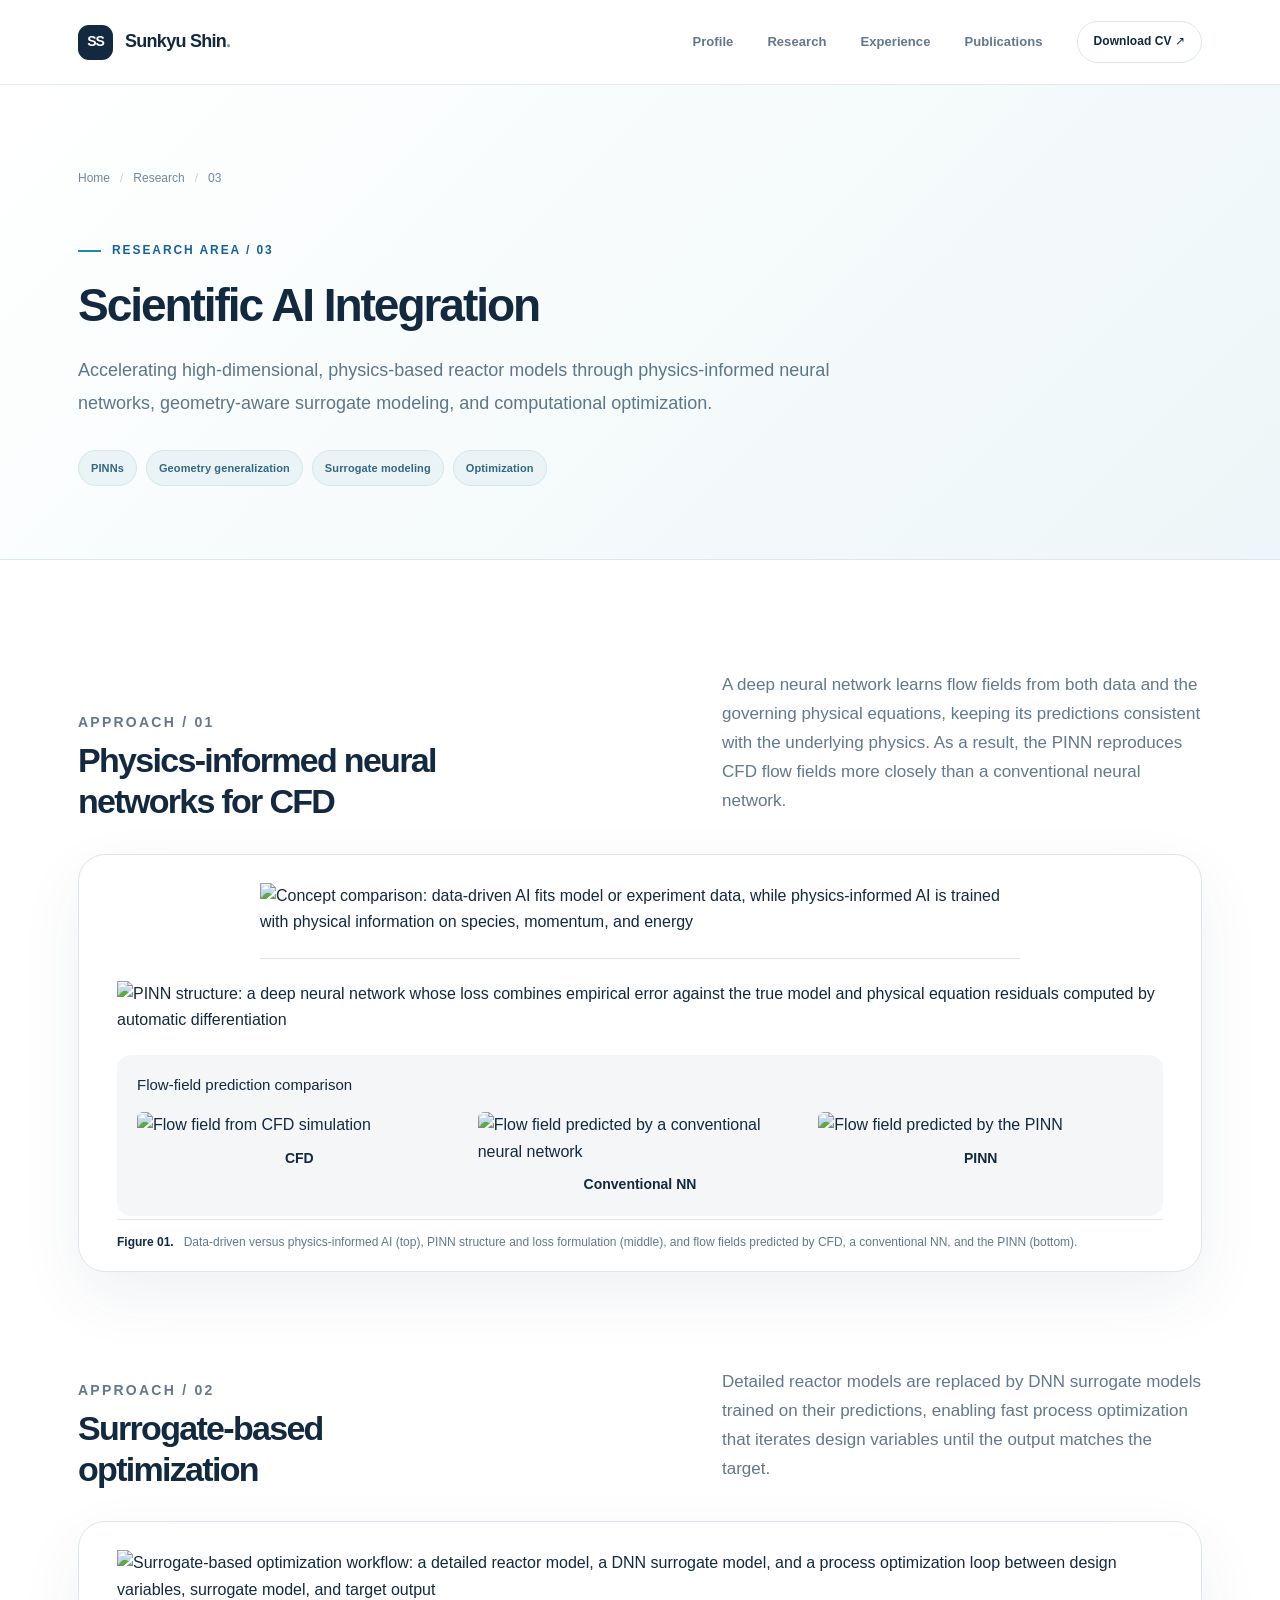
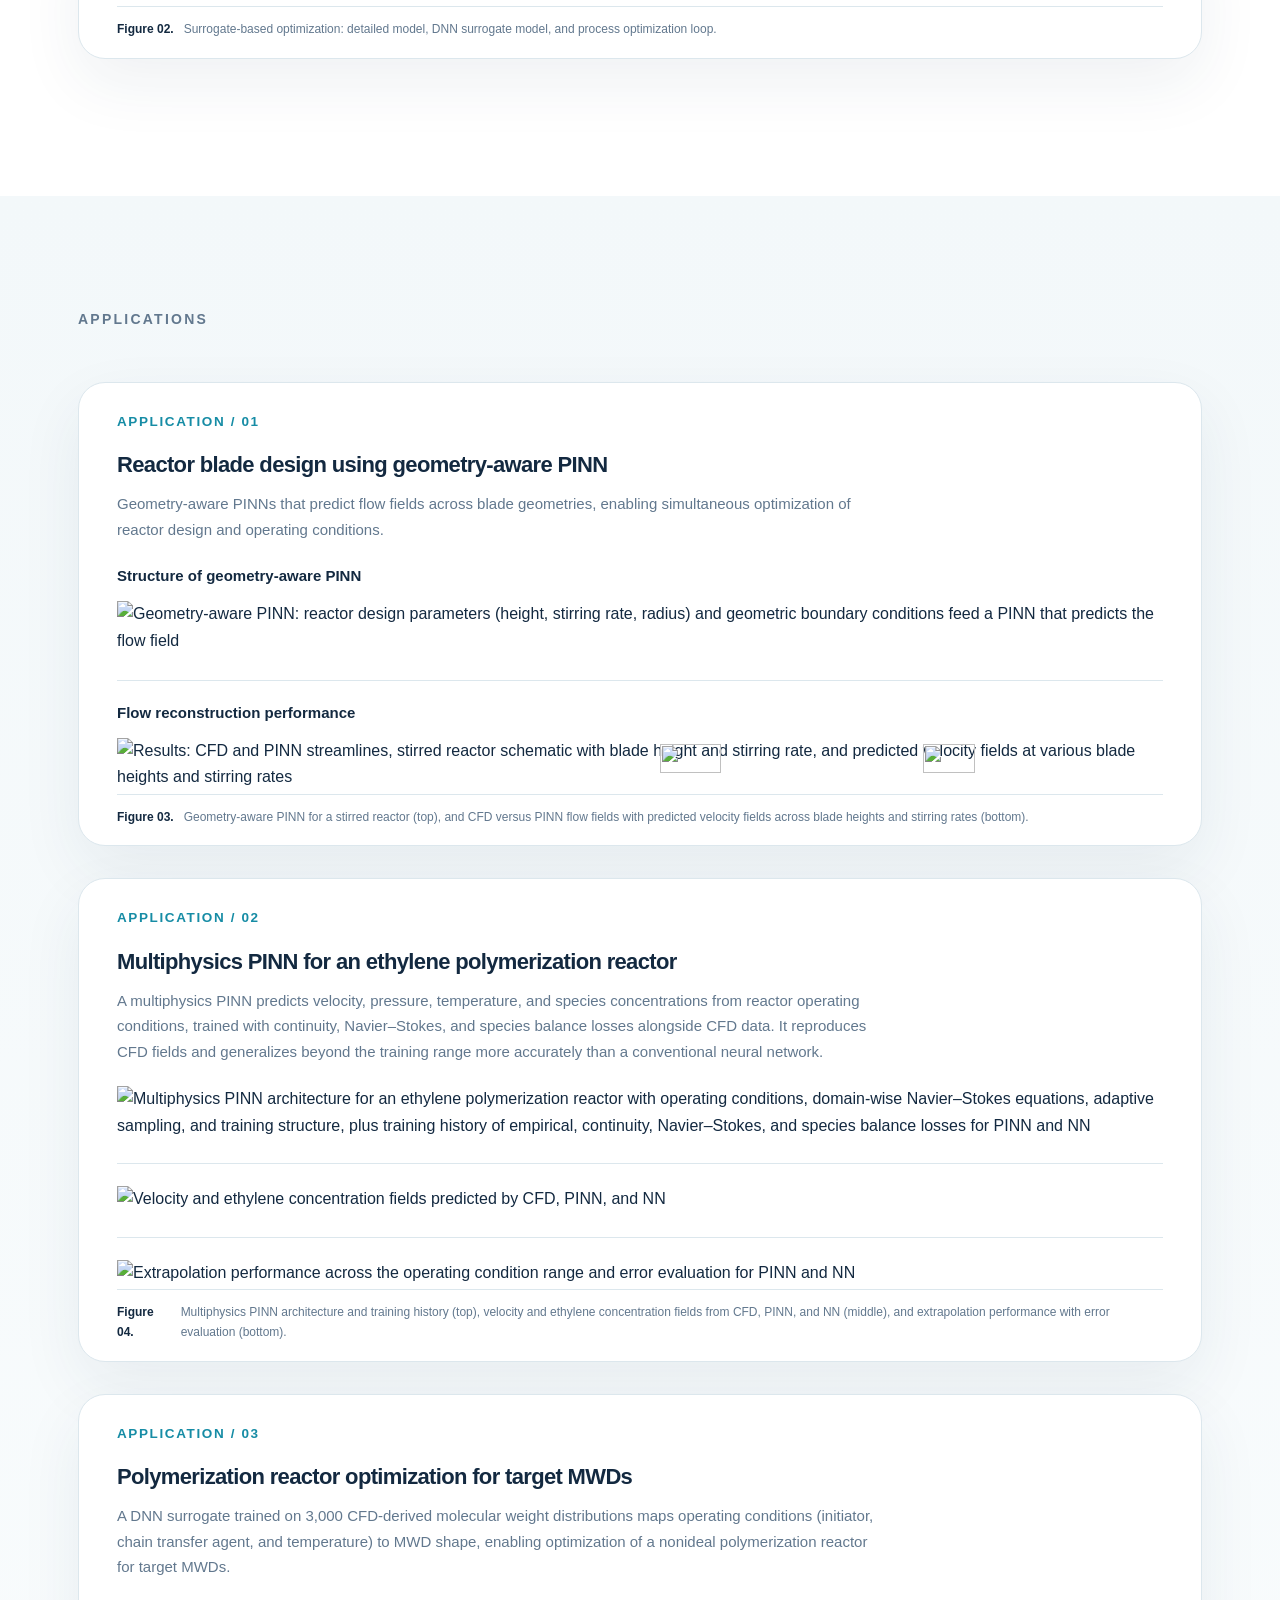
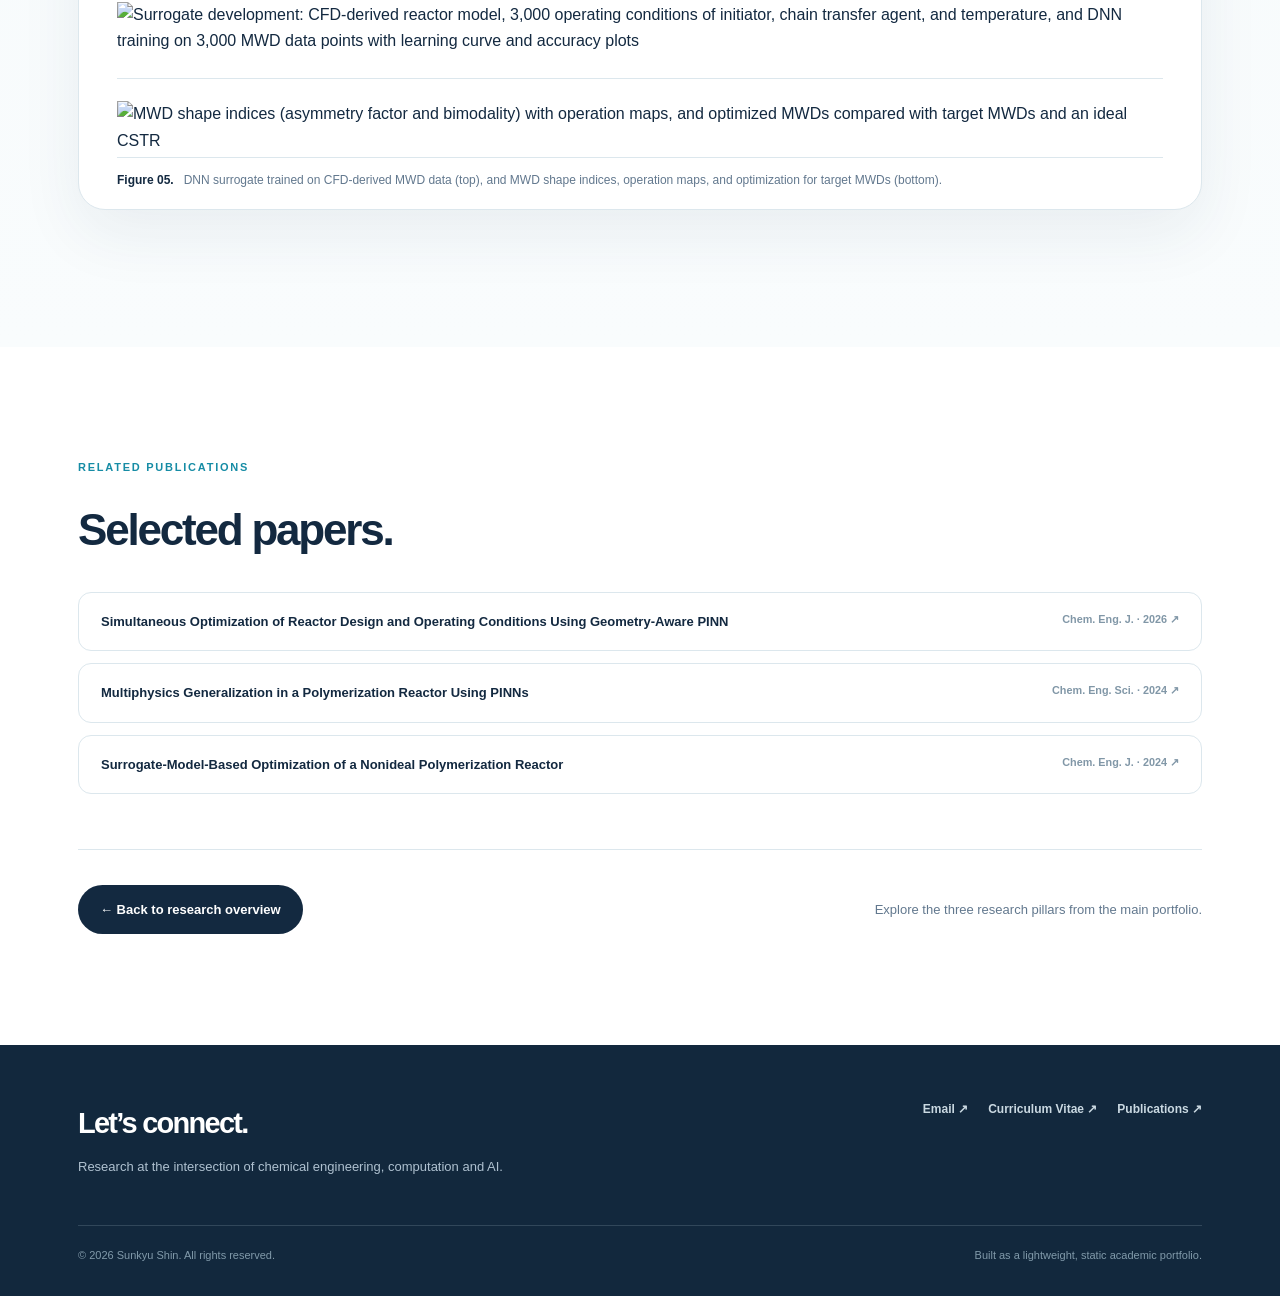
==== research-ai.html @ 23b8b859 "Add interactive 3D NH3/CH4 network and new approach figure - Embed interactive 3D reaction network o" ====
<!DOCTYPE html>
<html lang="en">
  <head>
    <meta charset="UTF-8">
    <meta name="viewport" content="width=device-width, initial-scale=1.0">
    <meta name="theme-color" content="#ffffff">
    <meta name="description" content="Scientific AI Integration - research by Sunkyu Shin.">
    <title>Scientific AI Integration | Sunkyu Shin</title>
    <link rel="icon" type="image/svg+xml" href="assets/favicon.svg">
    <link rel="stylesheet" href="css/style.css?v=20261022a">
  </head>
  <body>
    <header class="site-header">
      <div class="shell nav-wrap">
        <a href="index.html#profile" class="brand" aria-label="Sunkyu Shin - home">
          <span class="brand-mark">
            SS
          </span>
          <span>Sunkyu Shin<span style="color:#65a5b2">.</span></span>
        </a>
        <button class="menu-btn" aria-label="Open navigation" aria-expanded="false" aria-controls="main-nav">
          ☰
        </button>
        <nav class="header-nav" id="main-nav" aria-label="Main navigation">
          <a href="index.html#profile" aria-label="Profile">Profile</a>
          <a href="index.html#research" aria-label="Research">Research</a>
          <a href="index.html#experience" aria-label="Experience">Experience</a>
          <a href="index.html#publications" aria-label="Publications">Publications</a>
          <a class="nav-ext" href="assets/Sunkyu_Shin_CV.pdf" target="_blank" rel="noopener">Download CV ↗</a>
        </nav>
      </div>
    </header>
    <main>
      <section class="detail-hero">
        <div class="shell">
          <div class="breadcrumb">
            <a href="index.html">Home</a>
            <span>/</span>
            <a href="index.html#research">Research</a>
            <span>/</span>
            03
          </div>
          <div class="page-lead reveal">
            <div class="eyebrow">Research area / 03</div>
            <h1>Scientific AI Integration</h1>
            <p>Accelerating high-dimensional, physics-based reactor models through physics-informed neural networks, geometry-aware surrogate modeling, and computational optimization.</p>
            <div class="pillrow">
              <span class="pill">PINNs</span>
              <span class="pill">Geometry generalization</span>
              <span class="pill">Surrogate modeling</span>
              <span class="pill">Optimization</span>
            </div>
          </div>
        </div>
      </section>
      <section class="section section-white">
        <div class="shell">
          <div class="detail-figure reveal">
            <div class="section-head">
              <div>
                <p class="section-kicker">Approach / 01</p>
                <h2>Physics-informed neural<br>networks for CFD</h2>
              </div>
              <p>A deep neural network learns flow fields from both data and the governing physical equations, keeping its predictions consistent with the underlying physics. As a result, the PINN reproduces CFD flow fields more closely than a conventional neural network.</p>
            </div>
            <figure class="framework-panel">
              <img class="concept-figure" src="assets/PINN_concept.png" alt="Concept comparison: data-driven AI fits model or experiment data, while physics-informed AI is trained with physical information on species, momentum, and energy" loading="lazy">
              <img src="assets/PINN.png" alt="PINN structure: a deep neural network whose loss combines empirical error against the true model and physical equation residuals computed by automatic differentiation" loading="lazy">
              <div class="vortex-demo">
                <p class="vortex-title">Flow-field prediction comparison</p>
                <div class="vortex-row">
                  <div class="vortex-panel">
                    <img src="assets/vortex-cfd-pinn.webp" alt="Flow field from CFD simulation" loading="lazy">
                    <span>CFD</span>
                  </div>
                  <div class="vortex-panel">
                    <img src="assets/vortex-conventional-nn.webp" alt="Flow field predicted by a conventional neural network" loading="lazy">
                    <span>Conventional NN</span>
                  </div>
                  <div class="vortex-panel">
                    <img src="assets/vortex-cfd-pinn.webp" alt="Flow field predicted by the PINN" loading="lazy">
                    <span>PINN</span>
                  </div>
                </div>
              </div>
              <figcaption class="framework-caption">
                <b>Figure 01.</b>
                <span>Data-driven versus physics-informed AI (top), PINN structure and loss formulation (middle), and flow fields predicted by CFD, a conventional NN, and the PINN (bottom).</span>
              </figcaption>
            </figure>
          </div>
          <div class="detail-figure reveal">
            <div class="section-head">
              <div>
                <p class="section-kicker">Approach / 02</p>
                <h2>Surrogate-based<br>optimization</h2>
              </div>
              <p>Detailed reactor models are replaced by DNN surrogate models trained on their predictions, enabling fast process optimization that iterates design variables until the output matches the target.</p>
            </div>
            <figure class="framework-panel">
              <img src="assets/surrogate-optimization.png" alt="Surrogate-based optimization workflow: a detailed reactor model, a DNN surrogate model, and a process optimization loop between design variables, surrogate model, and target output" loading="lazy">
              <figcaption class="framework-caption">
                <b>Figure 02.</b>
                <span>Surrogate-based optimization: detailed model, DNN surrogate model, and process optimization loop.</span>
              </figcaption>
            </figure>
          </div>
        </div>
      </section>
      <section class="section section-mist">
        <div class="shell">
          <div class="section-head">
            <div>
              <p class="section-kicker">Applications</p>
            </div>
          </div>
          <article class="framework-panel app-case reveal">
            <div class="framework-top">
              <span>Application / 01</span>
            </div>
            <h3>Reactor blade design using geometry-aware PINN</h3>
            <p>Geometry-aware PINNs that predict flow fields across blade geometries, enabling simultaneous optimization of reactor design and operating conditions.</p>
            <figure>
              <p class="fig-subtitle">Structure of geometry-aware PINN</p>
              <img src="assets/geometric-pinn.png" alt="Geometry-aware PINN: reactor design parameters (height, stirring rate, radius) and geometric boundary conditions feed a PINN that predicts the flow field" loading="lazy">
              <p class="fig-subtitle">Flow reconstruction performance</p>
              <div class="anim-overlay">
                <img src="assets/geometric-pinn-results.png" alt="Results: CFD and PINN streamlines, stirred reactor schematic with blade height and stirring rate, and predicted velocity fields at various blade heights and stirring rates" loading="lazy">
                <img class="anim-layer" style="left:51.919%;top:11.825%;width:24.078%;height:74.550%" src="assets/blade-height-vz.webp" alt="" loading="lazy">
                <img class="anim-layer" style="left:77.050%;top:12.339%;width:22.272%;height:74.036%" src="assets/stirring-rate-vx.webp" alt="" loading="lazy">
              </div>
              <figcaption class="framework-caption">
                <b>Figure 03.</b>
                <span>Geometry-aware PINN for a stirred reactor (top), and CFD versus PINN flow fields with predicted velocity fields across blade heights and stirring rates (bottom).</span>
              </figcaption>
            </figure>
          </article>
          <article class="framework-panel app-case reveal">
            <div class="framework-top">
              <span>Application / 02</span>
            </div>
            <h3>Multiphysics PINN for an ethylene polymerization reactor</h3>
            <p>A multiphysics PINN predicts velocity, pressure, temperature, and species concentrations from reactor operating conditions, trained with continuity, Navier–Stokes, and species balance losses alongside CFD data. It reproduces CFD fields and generalizes beyond the training range more accurately than a conventional neural network.</p>
            <figure>
              <img src="assets/multiphysics-pinn.png?v=20261017" alt="Multiphysics PINN architecture for an ethylene polymerization reactor with operating conditions, domain-wise Navier–Stokes equations, adaptive sampling, and training structure, plus training history of empirical, continuity, Navier–Stokes, and species balance losses for PINN and NN" loading="lazy">
              <img src="assets/multiphysics-pinn-fields.png?v=20261017" alt="Velocity and ethylene concentration fields predicted by CFD, PINN, and NN" loading="lazy">
              <img src="assets/multiphysics-pinn-extrapolation.png?v=20261017" alt="Extrapolation performance across the operating condition range and error evaluation for PINN and NN" loading="lazy">
              <figcaption class="framework-caption">
                <b>Figure 04.</b>
                <span>Multiphysics PINN architecture and training history (top), velocity and ethylene concentration fields from CFD, PINN, and NN (middle), and extrapolation performance with error evaluation (bottom).</span>
              </figcaption>
            </figure>
          </article>
          <article class="framework-panel app-case reveal">
            <div class="framework-top">
              <span>Application / 03</span>
            </div>
            <h3>Polymerization reactor optimization for target MWDs</h3>
            <p>A DNN surrogate trained on 3,000 CFD-derived molecular weight distributions maps operating conditions (initiator, chain transfer agent, and temperature) to MWD shape, enabling optimization of a nonideal polymerization reactor for target MWDs.</p>
            <figure>
              <img src="assets/polymerization-surrogate.png" alt="Surrogate development: CFD-derived reactor model, 3,000 operating conditions of initiator, chain transfer agent, and temperature, and DNN training on 3,000 MWD data points with learning curve and accuracy plots" loading="lazy">
              <img src="assets/mwd-optimization.png" alt="MWD shape indices (asymmetry factor and bimodality) with operation maps, and optimized MWDs compared with target MWDs and an ideal CSTR" loading="lazy">
              <figcaption class="framework-caption">
                <b>Figure 05.</b>
                <span>DNN surrogate trained on CFD-derived MWD data (top), and MWD shape indices, operation maps, and optimization for target MWDs (bottom).</span>
              </figcaption>
            </figure>
          </article>
        </div>
      </section>
      <section class="section section-white">
        <div class="shell">
          <p class="section-kicker">Related publications</p>
          <h2 style="font-size:clamp(30px,4vw,44px);letter-spacing:-.05em;margin:0">Selected papers.</h2>
          <div class="ref-links">
            <a href="https://doi.org/10.1016/j.cej.2025.171870" target="_blank" rel="noopener noreferrer"><span>Simultaneous Optimization of Reactor Design and Operating Conditions Using Geometry-Aware PINN</span><small>Chem. Eng. J. · 2026 ↗</small></a>
            <a href="https://doi.org/10.1016/j.ces.2024.120385" target="_blank" rel="noopener noreferrer"><span>Multiphysics Generalization in a Polymerization Reactor Using PINNs</span><small>Chem. Eng. Sci. · 2024 ↗</small></a>
            <a href="https://doi.org/10.1016/j.cej.2024.152008" target="_blank" rel="noopener noreferrer"><span>Surrogate-Model-Based Optimization of a Nonideal Polymerization Reactor</span><small>Chem. Eng. J. · 2024 ↗</small></a>
          </div>
          <div class="return-row">
            <a href="index.html#research" class="btn btn-primary">← Back to research overview</a>
            <span>Explore the three research pillars from the main portfolio.</span>
          </div>
        </div>
      </section>
    </main>
    <footer class="footer">
      <div class="shell">
        <div class="footer-grid">
          <div>
            <h3>Let’s connect.</h3>
            <p>Research at the intersection of chemical engineering, computation and AI.</p>
          </div>
          <div class="footer-links">
            <a href="mailto:skshin95@mit.edu">Email ↗</a>
            <a href="assets/Sunkyu_Shin_CV.pdf" target="_blank" rel="noopener">Curriculum Vitae ↗</a>
            <a href="index.html#publications">Publications ↗</a>
          </div>
        </div>
        <div class="footer-floor">
          <span>© 2026 Sunkyu Shin. All rights reserved.</span>
          <span>Built as a lightweight, static academic portfolio.</span>
        </div>
      </div>
    </footer>
    <script src="js/site.js?v=20261022a" defer></script>
  </body>
</html>
---- css/style.css ----
:root {
  --ink: #132940;
  --ink-2: #1b3551;
  --muted: #62788e;
  --line: #dce7ed;
  --accent: #17619b;
  --accent-2: #168ca5;
  --aqua: #dcf4f2;
  --paper: #ffffff;
  --base: #f8fbfc;
  --tint: #edf4f7;
  --radius: 22px;
  --shadow: 0 24px 64px rgba(26,55,83,.07);
  --font: Inter,ui-sans-serif,-apple-system,BlinkMacSystemFont,"Segoe UI",Roboto,Arial,sans-serif;
}

* {
  box-sizing: border-box;
}

html {
  scroll-behavior: smooth;
  scroll-padding-top: 95px;
}

body {
  font-family: var(--font);
  color: var(--ink);
  background: var(--base);
  margin: 0;
  line-height: 1.65;
  -webkit-font-smoothing: antialiased;
}

::selection {
  background: #b9e1f0;
  color: var(--ink);
}

img {
  max-width: 100%;
  display: block;
}

a {
  color: inherit;
  text-decoration: none;
}

button {
  font: inherit;
}

button,
a {
  -webkit-tap-highlight-color: transparent;
}

button:focus-visible,
a:focus-visible {
  outline: 3px solid #47abc4;
  outline-offset: 4px;
}

.shell {
  max-width: 1216px;
  margin: 0 auto;
  padding: 0 46px;
}

.thin-shell {
  max-width: 1000px;
  margin: auto;
}

.site-header {
  position: sticky;
  top: 0;
  z-index: 50;
  border-bottom: 1px solid rgba(210,225,234,.7);
  background: rgba(255,255,255,.9);
  backdrop-filter: blur(20px);
  -webkit-backdrop-filter: blur(20px);
}

.nav-wrap {
  min-height: 84px;
  display: flex;
  align-items: center;
  justify-content: space-between;
  gap: 30px;
}

.brand {
  display: flex;
  align-items: center;
  gap: 12px;
  white-space: nowrap;
  font-size: 18px;
  letter-spacing: -.04em;
  font-weight: 750;
}

.brand-mark {
  width: 35px;
  height: 35px;
  border-radius: 11px;
  background: var(--ink);
  color: #fff;
  display: grid;
  place-items: center;
  font-size: 14px;
  letter-spacing: -.08em;
}

.header-nav {
  display: flex;
  align-items: center;
  gap: 34px;
}

.header-nav>a {
  font-weight: 560;
  font-size: 13px;
  letter-spacing: .005em;
  color: #65768a;
  transition: color .2s;
}

.header-nav>a:hover,
.header-nav>a.active {
  color: var(--accent);
}

.header-nav>a.active {
  font-weight: 740;
}

.nav-ext {
  border: 1px solid var(--line);
  background: #fff;
  border-radius: 99px;
  padding: 10px 16px!important;
  font-size: 12px!important;
  color: var(--ink)!important;
}

.menu-btn {
  display: none;
  appearance: none;
  background: none;
  border: 1px solid var(--line);
  border-radius: 10px;
  width: 42px;
  height: 40px;
  align-items: center;
  justify-content: center;
  font-size: 23px;
  cursor: pointer;
}

.hero {
  position: relative;
  overflow: hidden;
  padding: 84px 0 92px;
  background: linear-gradient(155deg,#fff 22%,#f2f8fa 78%);
  border-bottom: 1px solid var(--line);
}

.hero:before {
  content: "";
  position: absolute;
  width: 660px;
  height: 660px;
  right: -225px;
  top: -290px;
  border-radius: 50%;
  background: radial-gradient(circle,#e3f5f6,transparent 70%);
  pointer-events: none;
}

.hero-grid {
  position: relative;
  display: grid;
  grid-template-columns: 1.36fr .78fr;
  gap: 80px;
  align-items: center;
}

.eyebrow {
  display: inline-flex;
  align-items: center;
  gap: 11px;
  color: var(--accent);
  font-size: 12px;
  letter-spacing: .16em;
  font-weight: 790;
  text-transform: uppercase;
}

.eyebrow:before {
  content: "";
  width: 23px;
  height: 2px;
  background: var(--accent-2);
  display: inline-block;
}

.hero h1 {
  font-size: clamp(44px,4.6vw,62px);
  letter-spacing: -.06em;
  font-weight: 800;
  line-height: 1.03;
  margin: 22px 0 20px;
}

.hero h1 span {
  display: inline;
  color: var(--accent);
}

.hero-subtitle {
  font-size: clamp(20px,2.1vw,26px);
  letter-spacing: -.04em;
  font-weight: 630;
  line-height: 1.35;
  max-width: 680px;
  margin: 0 0 22px;
}

.hero-summary {
  color: var(--muted);
  font-size: 16px;
  max-width: 620px;
  line-height: 1.8;
  margin: 0 0 30px;
}

.hero-actions {
  display: flex;
  flex-wrap: wrap;
  align-items: center;
  gap: 11px;
}

.btn {
  display: inline-flex;
  align-items: center;
  justify-content: center;
  gap: 10px;
  padding: 13px 21px;
  border-radius: 99px;
  font-weight: 680;
  font-size: 13px;
  border: 1px solid transparent;
  transition: transform .2s,background .2s,box-shadow .2s;
  cursor: pointer;
}

.btn:hover {
  transform: translateY(-2px);
}

.btn-primary {
  background: var(--ink);
  color: white;
}

.btn-primary:hover {
  background: #265271;
  box-shadow: 0 13px 24px #1a496820;
}

.btn-secondary {
  background: white;
  color: var(--ink);
  border-color: #d6e2e9;
}

.btn-secondary:hover {
  border-color: #9db9cb;
}

.profile-frame {
  position: relative;
  justify-self: end;
  width: 100%;
  max-width: 352px;
  border: 1px solid #e2e9e9;
  padding: 13px;
  background: white;
  border-radius: 30px;
  box-shadow: var(--shadow);
  transform: rotate(1deg);
}

.profile-frame:after {
  content: "";
  z-index: -1;
  position: absolute;
  inset: 22px -25px -26px 24px;
  border: 1px solid #bfdcd8;
  border-radius: 34px;
  transform: rotate(5deg);
}

.profile-frame img {
  aspect-ratio: 1/1.06;
  object-fit: cover;
  object-position: center 20%;
  width: 100%;
  border-radius: 21px;
  background: #f1f5f6;
}

.profile-plate {
  display: flex;
  justify-content: space-between;
  align-items: center;
  gap: 12px;
  font-size: 11px;
  padding: 18px 6px 5px;
  color: var(--muted);
  font-weight: 640;
}

.profile-plate strong {
  color: var(--accent-2);
  letter-spacing: .04em;
}

.hero-bottom {
  display: flex;
  gap: 22px;
  flex-wrap: wrap;
  margin-top: 40px;
  font-size: 12px;
  color: var(--muted);
}

.hero-bottom a:hover {
  color: var(--accent);
}

.hero-bottom span+span:before {
  content: "/";
  display: inline-block;
  margin-right: 22px;
  color: #a8bec9;
}

.section {
  padding: 111px 0;
}

.section-white {
  background: #fff;
}

.section-mist {
  background: linear-gradient(180deg,#f3f8fa 0%,#f9fcfd 100%);
}

.section-kicker {
  font-size: 11px;
  letter-spacing: .16em;
  text-transform: uppercase;
  font-weight: 850;
  color: var(--accent-2);
  margin: 0 0 18px;
}

.section-head {
  display: flex;
  justify-content: space-between;
  align-items: end;
  gap: 32px;
  margin-bottom: 45px;
}

.section-head h2,
.page-lead h1 {
  font-size: clamp(35px,4.2vw,59px);
  line-height: 1.13;
  letter-spacing: -.065em;
  margin: 0;
  font-weight: 780;
}

.section-head h2 {
  font-size: clamp(32px,3.3vw,46px);
  letter-spacing: -.05em;
}

.section-head > p {
  color: var(--muted);
  max-width: 480px;
  margin: 0 0 6px;
  font-size: 17px;
  line-height: 1.7;
}

.section-head > p strong {
  color: var(--ink);
  font-weight: 650;
}

.section-head .section-kicker {
  font-size: 14px;
  color: var(--muted);
  margin: 0 0 4px;
  line-height: 1.85;
}

.section-subtitle {
  font-size: 18px;
  line-height: 1.5;
  color: var(--ink-2);
  font-weight: 560;
  letter-spacing: -.01em;
  margin: 16px 0 0;
}

.research-head {
  display: grid;
  grid-template-columns: minmax(0,1.2fr) minmax(0,1fr);
  gap: 48px;
}

.research-head > p {
  max-width: none;
  font-size: 16.5px;
}

.text-link {
  font-weight: 700;
  color: var(--accent);
  font-size: 13px;
  display: inline-flex;
  gap: 7px;
  align-items: center;
}

.text-link:hover {
  text-decoration: underline;
  text-underline-offset: 5px;
}

.framework-panel {
  background: #fff;
  border: 1px solid var(--line);
  border-radius: 27px;
  box-shadow: var(--shadow);
  padding: 28px 38px 18px;
  margin: 32px 0 26px;
  overflow: hidden;
}

.framework-panel img {
  width: 100%;
  max-height: 730px;
  object-fit: contain;
}

.framework-top {
  display: flex;
  justify-content: space-between;
  align-items: center;
  font-size: 11px;
  letter-spacing: .13em;
  color: #698398;
  font-weight: 800;
  text-transform: uppercase;
}

.zoom-figure {
  background: transparent;
  border: 0;
  color: var(--accent);
  font: inherit;
  font-size: 12px;
  cursor: pointer;
  letter-spacing: 0;
  text-transform: none;
  font-weight: 760;
  padding: 8px;
}

.framework-caption {
  border-top: 1px solid var(--line);
  padding-top: 13px;
  color: var(--muted);
  font-size: 12px;
  margin-top: 3px;
  display: flex;
  gap: 10px;
}

.framework-caption b {
  color: var(--ink);
}

.research-grid {
  display: grid;
  grid-template-columns: repeat(3,minmax(0,1fr));
  gap: 20px;
}

.research-card {
  min-height: 440px;
  background: #fff;
  border: 1px solid #dce8ec;
  border-radius: 6px;
  overflow: hidden;
  position: relative;
  box-shadow: 0 4px 19px rgba(35,73,89,.02);
  display: flex;
  flex-direction: column;
  transition: transform .23s,box-shadow .23s,border-color .23s;
}

@supports (grid-template-rows: subgrid) {
  /* line up the images across cards even when titles wrap differently */
  .research-card {
    display: grid;
    grid-row: span 3;
    grid-template-rows: subgrid;
    row-gap: 0;
  }
}

.research-card:hover {
  transform: translateY(-7px);
  box-shadow: 0 23px 48px rgba(21,66,99,.11);
  border-color: #b8d3df;
}

.card-top {
  display: flex;
  justify-content: space-between;
  align-items: center;
  gap: 10px;
}

.card-link {
  flex-shrink: 0;
  font-size: 12.5px;
  font-weight: 760;
  color: var(--accent);
  border: 1px solid #cce0e5;
  border-radius: 999px;
  padding: 6px 12px;
  background: #fff;
  transition: background .2s,color .2s,border-color .2s;
}

.research-card:hover .card-link {
  background: var(--ink);
  color: #fff;
  border-color: var(--ink);
}

.research-card-head {
  padding: 25px 25px 20px;
}

.research-art {
  height: 181px;
  background: #edf5f6;
  display: flex;
  align-items: center;
  justify-content: center;
  position: relative;
  overflow: hidden;
}

.research-art img {
  height: 100%;
  width: 100%;
  object-fit: contain;
  padding: 13px;
}

.research-art.reactor {
  background: #e6f1f7;
}

.research-art.ai {
  background: #eaf1f7;
}

.research-card-content {
  padding: 20px 25px 27px;
  flex: 1;
  display: flex;
  flex-direction: column;
}

.area-number {
  letter-spacing: .13em;
  color: #5899a7;
  font-size: 11px;
  font-weight: 800;
}

.research-card h3 {
  font-size: 23px;
  letter-spacing: -.045em;
  line-height: 1.28;
  margin: 12px 0 0;
}

.research-card p {
  font-size: 15px;
  color: var(--muted);
  margin: 0;
  line-height: 1.7;
}

.card-arrow {
  margin-top: auto;
  display: flex;
  align-items: center;
  justify-content: space-between;
  font-size: 12px;
  font-weight: 760;
  color: var(--accent);
}

.arrow-circle {
  width: 36px;
  height: 36px;
  border: 1px solid #cce0e5;
  border-radius: 100%;
  display: grid;
  place-items: center;
  font-size: 19px;
  background: #fff;
}

.research-card:hover .arrow-circle {
  background: var(--ink);
  color: #fff;
  border-color: var(--ink);
}

.pillrow {
  display: flex;
  flex-wrap: wrap;
  gap: 9px;
}

.pill {
  font-size: 11px;
  letter-spacing: .01em;
  font-weight: 700;
  color: #346781;
  background: #eaf3f5;
  border: 1px solid #d4e6e9;
  border-radius: 50px;
  padding: 8px 12px;
}

.timeline {
  display: grid;
  grid-template-columns: 1fr 1fr;
  gap: 0 60px;
}

.timeline-entry {
  display: grid;
  grid-template-columns: 100px 1fr;
  gap: 20px;
  border-top: 1px solid var(--line);
  padding: 29px 0;
}

.timeline-year {
  font-size: 12px;
  font-weight: 740;
  color: var(--accent);
}

.timeline-title {
  font-size: 18px;
  letter-spacing: -.025em;
  font-weight: 760;
  margin: 0 0 6px;
}

.timeline-place {
  font-size: 13px;
  color: #577086;
  line-height: 1.55;
  margin: 0;
}

.timeline-detail {
  font-size: 12px;
  color: #8496a5;
  margin: 8px 0 0;
}

.timeline-note {
  margin-top: 27px;
  border: 1px solid #d5e5e8;
  background: white;
  border-radius: 17px;
  padding: 22px 27px;
  display: flex;
  justify-content: space-between;
  gap: 20px;
  align-items: center;
}

.timeline-note p {
  margin: 0;
  font-size: 13px;
  color: var(--muted);
}

.pub-toolbar {
  display: flex;
  justify-content: space-between;
  align-items: center;
  gap: 30px;
  margin: 33px 0 22px;
}

.pub-filters {
  display: flex;
  flex-wrap: wrap;
  gap: 8px;
}

.filter-btn {
  background: transparent;
  border: 1px solid #dce6ec;
  border-radius: 99px;
  padding: 9px 16px;
  font-size: 12px;
  font-weight: 690;
  color: #628097;
  cursor: pointer;
}

.filter-btn.active {
  background: var(--ink);
  color: #fff;
  border-color: var(--ink);
}

.pub-count {
  white-space: nowrap;
  color: #8396a5;
  font-size: 12px;
}

.pub-list {
  border-top: 1px solid var(--line);
}

.publication {
  display: grid;
  grid-template-columns: 61px 1fr auto;
  gap: 23px;
  align-items: start;
  border-bottom: 1px solid var(--line);
  padding: 27px 0;
  transition: background .2s;
}

.publication[hidden] {
  display: none;
}

.pub-n {
  font-weight: 740;
  color: #a7b9c4;
  font-size: 13px;
  padding-top: 3px;
}

.pub-title {
  font-size: 16px;
  font-weight: 720;
  line-height: 1.55;
  letter-spacing: -.014em;
  margin: 0 0 7px;
}

.pub-meta {
  color: var(--muted);
  font-size: 12px;
  line-height: 1.65;
  margin: 0;
}

.pub-doi {
  font-size: 12px;
  font-weight: 760;
  color: var(--accent);
  padding-top: 6px;
  white-space: nowrap;
}

.pub-doi:hover {
  text-decoration: underline;
}

.pub-topic {
  display: inline-block;
  color: #2a8a95;
  font-size: 10px;
  font-weight: 770;
  letter-spacing: .05em;
  text-transform: uppercase;
  margin-bottom: 6px;
}

.pub-actions {
  display: flex;
  justify-content: center;
  margin-top: 29px;
}

.pub-more {
  background: #fff;
  border: 1px solid #d4e0e6;
  padding: 12px 20px;
  border-radius: 99px;
  color: var(--ink);
  font-weight: 700;
  font-size: 12px;
  cursor: pointer;
}

.pub-more:hover {
  background: var(--tint);
}

.publication.is-collapsed {
  display: none;
}

.footer {
  background: #12283d;
  color: white;
  padding: 55px 0 32px;
}

.footer-grid {
  display: flex;
  justify-content: space-between;
  align-items: start;
  gap: 45px;
}

.footer h3 {
  font-size: 29px;
  letter-spacing: -.06em;
  margin: 0 0 8px;
}

.footer p {
  color: #afc1d0;
  font-size: 13px;
  margin: 0;
}

.footer-links {
  display: flex;
  gap: 20px;
  flex-wrap: wrap;
  font-size: 12px;
  font-weight: 600;
  color: #cad9e2;
}

.footer-links a:hover {
  color: white;
  text-decoration: underline;
}

.footer-floor {
  border-top: 1px solid #31475a;
  margin-top: 47px;
  padding-top: 20px;
  color: #819aaa;
  font-size: 11px;
  display: flex;
  justify-content: space-between;
  gap: 20px;
}

/* Research detail pages */

.detail-hero {
  padding: 84px 0 73px;
  background: linear-gradient(135deg,#fff,#edf6f8);
  border-bottom: 1px solid var(--line);
}

.breadcrumb {
  font-size: 12px;
  color: #71899b;
  display: flex;
  gap: 10px;
  align-items: center;
  margin-bottom: 45px;
}

.breadcrumb a:hover {
  color: var(--accent);
}

.breadcrumb span {
  color: #c4d1d9;
}

.page-lead {
  max-width: 850px;
}

.page-lead h1 {
  font-size: clamp(32px,3.6vw,48px);
  letter-spacing: -.045em;
  line-height: 1.15;
  max-width: 900px;
  margin: 18px 0 22px;
}

.page-lead>p {
  font-size: 18px;
  line-height: 1.85;
  color: #5c778a;
  max-width: 760px;
  margin: 0 0 30px;
}

.detail-figure {
  margin-top: 96px;
}

.shell > .detail-figure:first-child {
  margin-top: 0;
}

.detail-figure .section-head h2 {
  font-size: 34px;
  letter-spacing: -.05em;
  line-height: 1.2;
}

.detail-figure .section-head {
  margin-bottom: 0;
}

.concept-figure {
  max-width: 760px;
  margin: 0 auto 22px;
  padding-bottom: 22px;
  border-bottom: 1px solid var(--line);
}

.network-embed {
  position: relative;
  height: 560px;
  border-radius: 14px;
  overflow: hidden;
  background: #101725;
}

.network-embed iframe {
  display: block;
  width: 100%;
  height: 100%;
  border: 0;
}

.network-overlay {
  position: absolute;
  inset: 0;
  display: grid;
  place-items: center;
  border: 0;
  cursor: pointer;
  background: rgba(16,23,37,.28);
  color: #fff;
  font: inherit;
  font-size: 15px;
  font-weight: 700;
  letter-spacing: .01em;
  text-shadow: 0 1px 3px rgba(0,0,0,.6);
}

.network-overlay:hover {
  background: rgba(16,23,37,.12);
}

.network-embed.active .network-overlay {
  display: none;
}

.vortex-demo {
  margin-top: 22px;
  padding: 18px 20px 20px;
  background: #f4f6f8;
  border-radius: 14px;
}

.vortex-title {
  margin: 0 0 14px;
  font-size: 15px;
  color: var(--ink);
}

.vortex-row {
  display: grid;
  grid-template-columns: repeat(3,minmax(0,1fr));
  gap: 16px;
}

.vortex-panel {
  display: flex;
  flex-direction: column;
  align-items: center;
  gap: 8px;
}

.vortex-panel img {
  width: 100%;
  border-radius: 6px;
}

.vortex-panel span {
  font-size: 14px;
  font-weight: 700;
  color: var(--ink);
}

.detail-graphic {
  display: grid;
  grid-template-columns: .95fr 1.05fr;
  gap: 52px;
  align-items: center;
}

.detail-visual {
  min-height: 340px;
  border: 1px solid var(--line);
  border-radius: 25px;
  background: linear-gradient(145deg,#ecf5f7,#fff);
  display: grid;
  place-items: center;
  padding: 28px;
}

.detail-visual img {
  width: 100%;
  max-height: 310px;
  object-fit: contain;
}

.detail-copy h2 {
  font-size: 34px;
  letter-spacing: -.05em;
  line-height: 1.2;
  margin: 0 0 19px;
}

.detail-copy p {
  font-size: 15px;
  color: #596f81;
  line-height: 1.9;
  margin: 0 0 25px;
}

.process-grid {
  display: grid;
  grid-template-columns: repeat(3,1fr);
  gap: 17px;
}

.process-card {
  padding: 27px 25px;
  min-height: 210px;
  background: white;
  border: 1px solid var(--line);
  border-radius: 20px;
}

.process-num {
  color: var(--accent-2);
  font-weight: 800;
  font-size: 12px;
}

.process-card h3 {
  font-size: 19px;
  letter-spacing: -.04em;
  margin: 23px 0 11px;
}

.process-card p {
  font-size: 13px;
  color: var(--muted);
  line-height: 1.8;
  margin: 0;
}

.feature-wide {
  background: #eef6f8;
  border: 1px solid #d4e7e9;
  border-radius: 25px;
  padding: 33px 39px;
  display: grid;
  grid-template-columns: 1fr .95fr;
  gap: 45px;
  align-items: center;
}

.feature-wide h2 {
  font-size: 32px;
  letter-spacing: -.04em;
  margin: 0 0 18px;
  line-height: 1.2;
}

.feature-wide p {
  color: #567081;
  font-size: 14px;
  line-height: 1.85;
}

.gif-frame {
  position: relative;
  aspect-ratio: 1.63;
  border: 1px solid #bfdadf;
  border-radius: 19px;
  background: #fff;
  display: grid;
  place-items: center;
  overflow: hidden;
}

.gif-frame img {
  max-height: 100%;
  max-width: 100%;
  width: 100%;
  height: 100%;
  object-fit: contain;
  padding: 25px;
}

.gif-badge {
  position: absolute;
  top: 13px;
  left: 13px;
  background: #fff;
  border: 1px solid #d6e4e9;
  border-radius: 30px;
  padding: 6px 10px;
  color: #527b92;
  font-size: 10px;
  font-weight: 800;
  letter-spacing: .02em;
}

.case-list {
  display: grid;
  grid-template-columns: repeat(2,1fr);
  gap: 21px;
}

.case {
  padding: 28px;
  border: 1px solid var(--line);
  background: white;
  border-radius: 21px;
}

.case h3 {
  margin: 0 0 9px;
  font-size: 19px;
  letter-spacing: -.03em;
}

.case p {
  font-size: 15px;
  color: var(--muted);
  line-height: 1.8;
  margin: 0;
}

.case-list.single {
  grid-template-columns: 1fr;
}

.case .framework-top {
  margin-bottom: 12px;
}

.app-case > .framework-top,
.case .framework-top {
  font-size: 13.5px;
  letter-spacing: .12em;
  color: var(--accent-2);
}

.app-case h3 {
  font-size: 22px;
  letter-spacing: -.03em;
  margin: 14px 0 8px;
}

.app-case > p {
  font-size: 15px;
  color: var(--muted);
  line-height: 1.7;
  max-width: 760px;
  margin: 0 0 22px;
}

.app-case figure {
  margin: 0;
}

.fig-subtitle {
  margin: 0 0 12px;
  font-size: 15px;
  font-weight: 700;
  color: var(--ink);
}

.app-case figure > img + img {
  margin-top: 24px;
  padding-top: 22px;
  border-top: 1px solid var(--line);
}

.app-case figure > img + .fig-subtitle {
  margin-top: 26px;
  padding-top: 20px;
  border-top: 1px solid var(--line);
}

.anim-overlay {
  position: relative;
}

.anim-overlay img {
  width: 100%;
}

.anim-overlay .anim-layer {
  position: absolute;
  object-fit: fill;
}

.ref-links {
  display: grid;
  gap: 12px;
  margin-top: 25px;
}

.ref-links a {
  display: flex;
  justify-content: space-between;
  gap: 20px;
  border: 1px solid var(--line);
  padding: 18px 22px;
  border-radius: 13px;
  font-size: 13px;
  font-weight: 640;
  background: white;
}

.ref-links a:hover {
  border-color: #a2c7ce;
  color: var(--accent);
}

.ref-links small {
  color: #8197a7;
  white-space: nowrap;
}

.return-row {
  display: flex;
  justify-content: space-between;
  gap: 30px;
  align-items: center;
  border-top: 1px solid var(--line);
  padding-top: 35px;
  margin-top: 55px;
}

.return-row span {
  font-size: 13px;
  color: var(--muted);
}

.figure-modal {
  position: fixed;
  inset: 0;
  z-index: 100;
  background: rgba(11,29,47,.89);
  display: none;
  align-items: center;
  justify-content: center;
  padding: 40px;
  cursor: zoom-out;
}

.figure-modal.open {
  display: flex;
}

.figure-modal img {
  max-width: min(95vw,1400px);
  max-height: 90vh;
  object-fit: contain;
  background: white;
  border-radius: 14px;
  padding: 10px;
}

.modal-close {
  position: absolute;
  top: 23px;
  right: 28px;
  background: white;
  color: var(--ink);
  border: 0;
  border-radius: 100%;
  width: 42px;
  height: 42px;
  font-size: 23px;
  cursor: pointer;
}

.reveal {
  opacity: 0;
  transform: translateY(18px);
  transition: opacity .65s ease,transform .65s ease;
}

.reveal.visible {
  opacity: 1;
  transform: none;
}

@media (max-width: 1050px) {
  .hero-grid {
    gap: 46px;
  }

  .hero h1 {
    font-size: 52px;
  }

  .research-card h3 {
    font-size: 20px;
  }

  .research-card-head {
    padding: 22px 22px 18px;
  }

  .research-card-content {
    padding: 18px 22px 22px;
  }

  .timeline {
    gap: 0 30px;
  }

  .section {
    padding: 90px 0;
  }
}

@media (max-width: 900px) {
  .research-head {
    grid-template-columns: 1fr;
    gap: 16px;
  }

  .research-head > p {
    max-width: 640px;
  }
}

@media (max-width: 780px) {
  .shell {
    padding: 0 24px;
  }

  .nav-wrap {
    min-height: 70px;
  }

  .menu-btn {
    display: flex;
  }

  .header-nav {
    display: none;
    position: absolute;
    top: 69px;
    right: 0;
    left: 0;
    padding: 18px 24px 23px;
    background: white;
    box-shadow: 0 18px 20px #17364b13;
    border-bottom: 1px solid var(--line);
    flex-direction: column;
    align-items: stretch;
    gap: 17px;
  }

  .header-nav.open {
    display: flex;
  }

  .hero {
    padding: 68px 0 77px;
  }

  .hero-grid {
    grid-template-columns: 1fr;
    gap: 39px;
  }

  .hero h1 {
    font-size: clamp(38px,9vw,48px);
  }

  .hero-summary {
    font-size: 14px;
  }

  .profile-frame {
    max-width: 300px;
    justify-self: start;
    margin-left: 7px;
  }

  .hero-bottom {
    margin-top: 38px;
  }

  .section {
    padding: 76px 0;
  }

  .section-head {
    flex-direction: column;
    align-items: start;
    gap: 16px;
  }

  .section-head > p,
  .research-head > p {
    max-width: 100%;
  }

  .detail-figure {
    margin-top: 64px;
  }

  .vortex-row {
    grid-template-columns: 1fr;
    gap: 14px;
  }

  .network-embed {
    height: 440px;
  }

  .shell > .detail-figure:first-child {
    margin-top: 0;
  }

  .framework-panel {
    padding: 14px 16px 10px;
    border-radius: 17px;
  }

  .framework-panel img {
    max-height: none;
  }

  .research-grid {
    grid-template-columns: 1fr;
  }

  .research-card {
    min-height: 0;
  }

  .research-art {
    height: 230px;
  }

  .research-card h3 {
    font-size: 23px;
  }

  .timeline {
    grid-template-columns: 1fr;
  }

  .publication {
    grid-template-columns: 32px 1fr;
    gap: 13px;
  }

  .pub-doi {
    grid-column: 2;
    padding: 0;
  }

  .pub-toolbar {
    align-items: start;
    flex-direction: column;
    gap: 14px;
  }

  .footer-grid {
    flex-direction: column;
    gap: 27px;
  }

  .detail-hero {
    padding: 40px 0 70px;
  }

  .detail-graphic,
  .feature-wide {
    grid-template-columns: 1fr;
    gap: 25px;
  }

  .detail-visual {
    min-height: 260px;
  }

  .process-grid {
    grid-template-columns: 1fr;
  }

  .case-list {
    grid-template-columns: 1fr;
  }

  .return-row {
    align-items: start;
    flex-direction: column;
  }

  .section-head h2 {
    font-size: 36px;
  }
}

@media (max-width: 480px) {
  .hero h1 {
    font-size: 38px;
  }

  .hero-subtitle {
    font-size: 20px;
  }

  .profile-frame {
    width: 72%;
  }

  .hero-bottom {
    flex-direction: column;
    gap: 7px;
  }

  .hero-bottom span+span:before {
    display: none;
  }

  .framework-top {
    font-size: 9px;
  }

  .framework-caption {
    line-height: 1.5;
  }

  .section-head h2 {
    font-size: 32px;
  }

  .research-head h2 {
    font-size: 28px;
  }

  .timeline-entry {
    grid-template-columns: 82px 1fr;
    gap: 12px;
  }

  .timeline-note {
    flex-direction: column;
    align-items: start;
  }

  .footer-floor {
    flex-direction: column;
  }

  .pub-title {
    font-size: 14px;
  }

  .feature-wide {
    padding: 24px 18px;
  }

  .ref-links a {
    flex-direction: column;
    gap: 6px;
  }

  .ref-links small {
    white-space: normal;
  }

  .figure-modal {
    padding: 7px;
  }

  .figure-modal img {
    max-width: 100%;
    padding: 5px;
  }
}

@media (prefers-reduced-motion: reduce) {
  html {
    scroll-behavior: auto;
  }

  .reveal {
    opacity: 1;
    transform: none;
    transition: none;
  }

  .btn,
  .research-card {
    transition: none;
  }
}
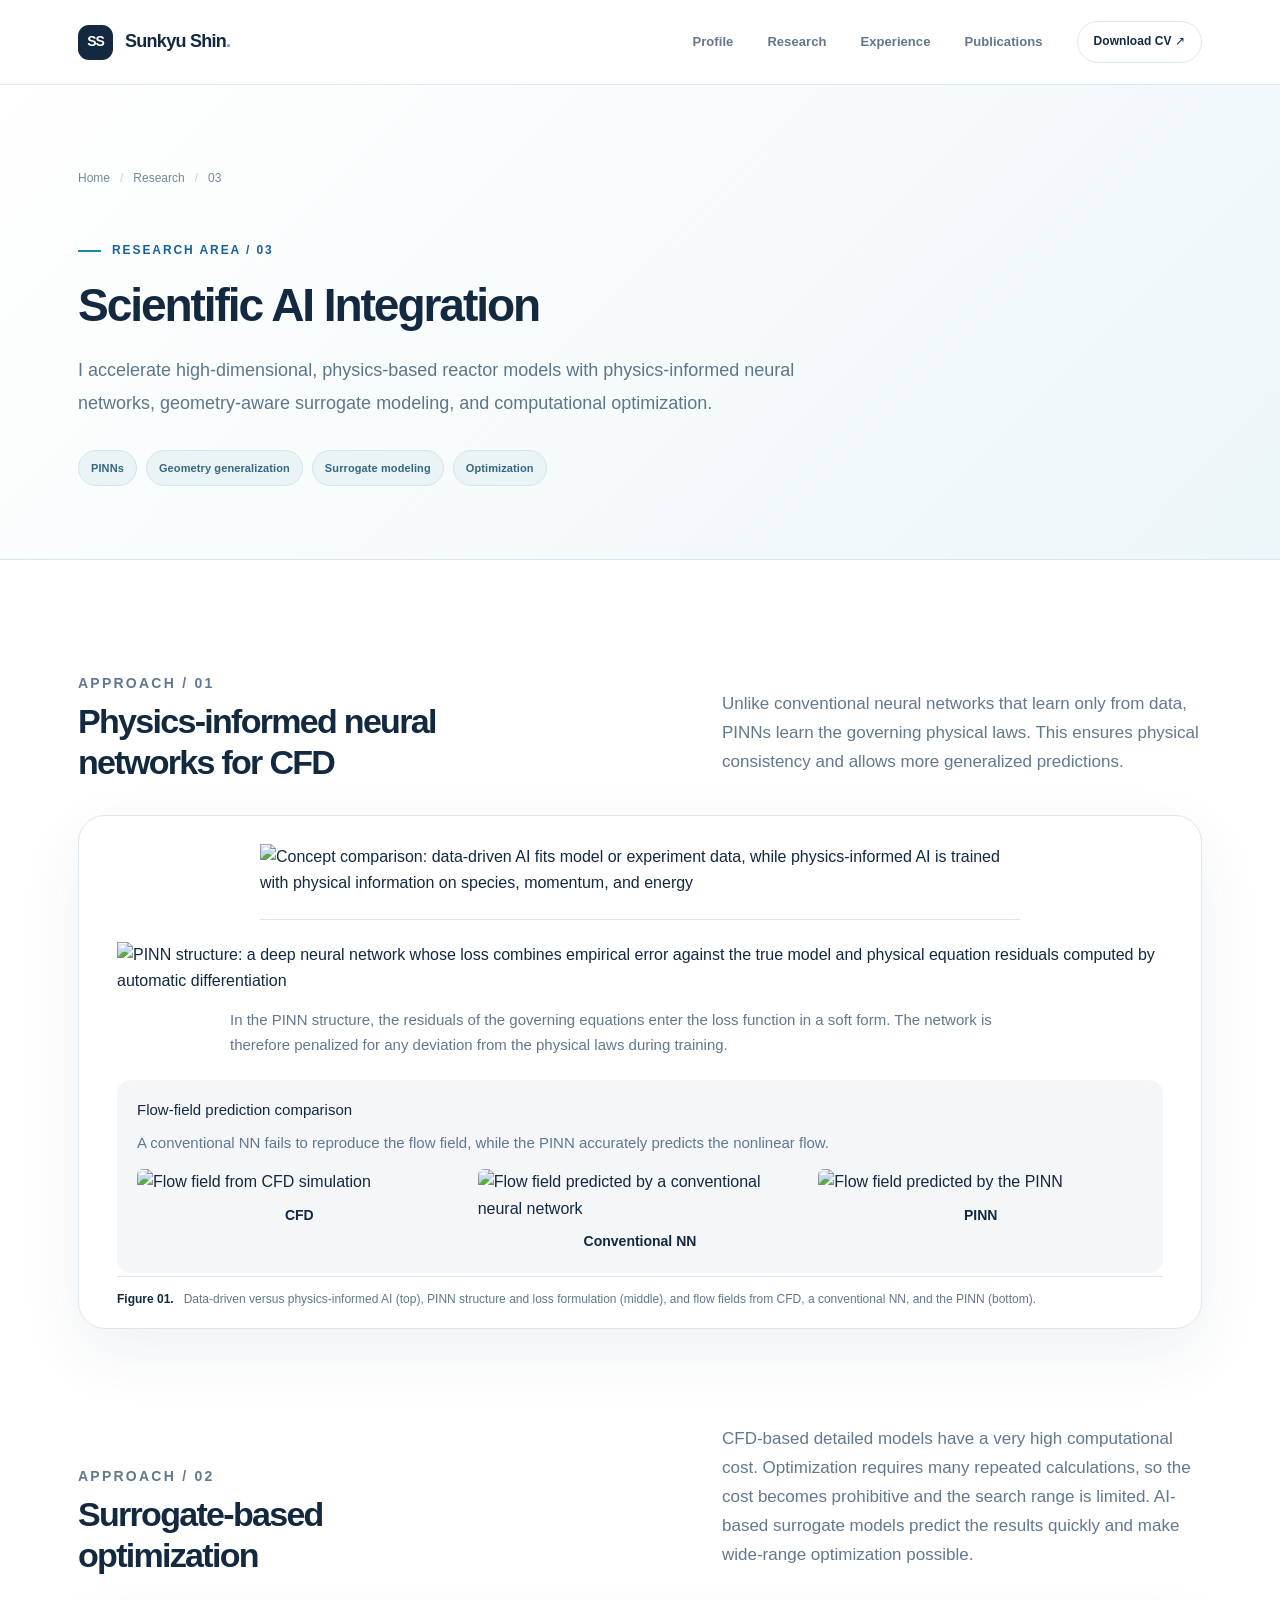
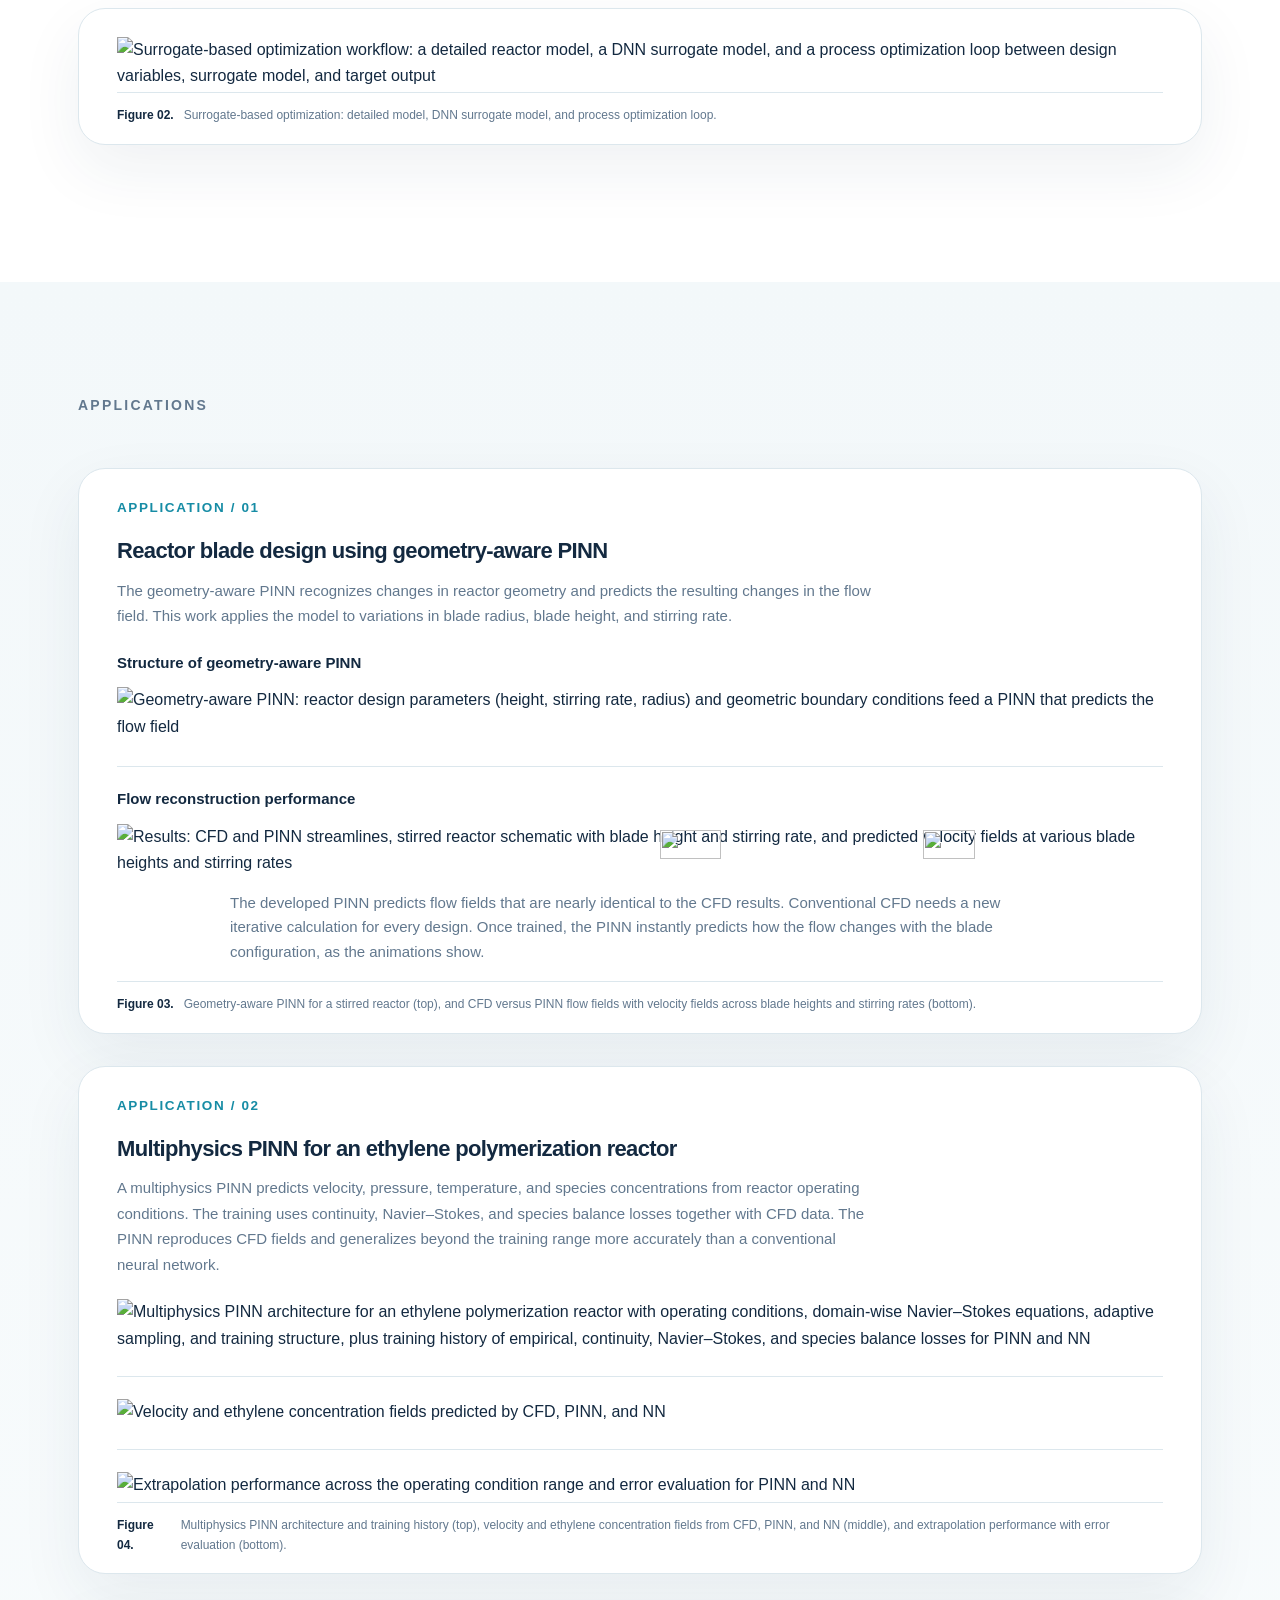
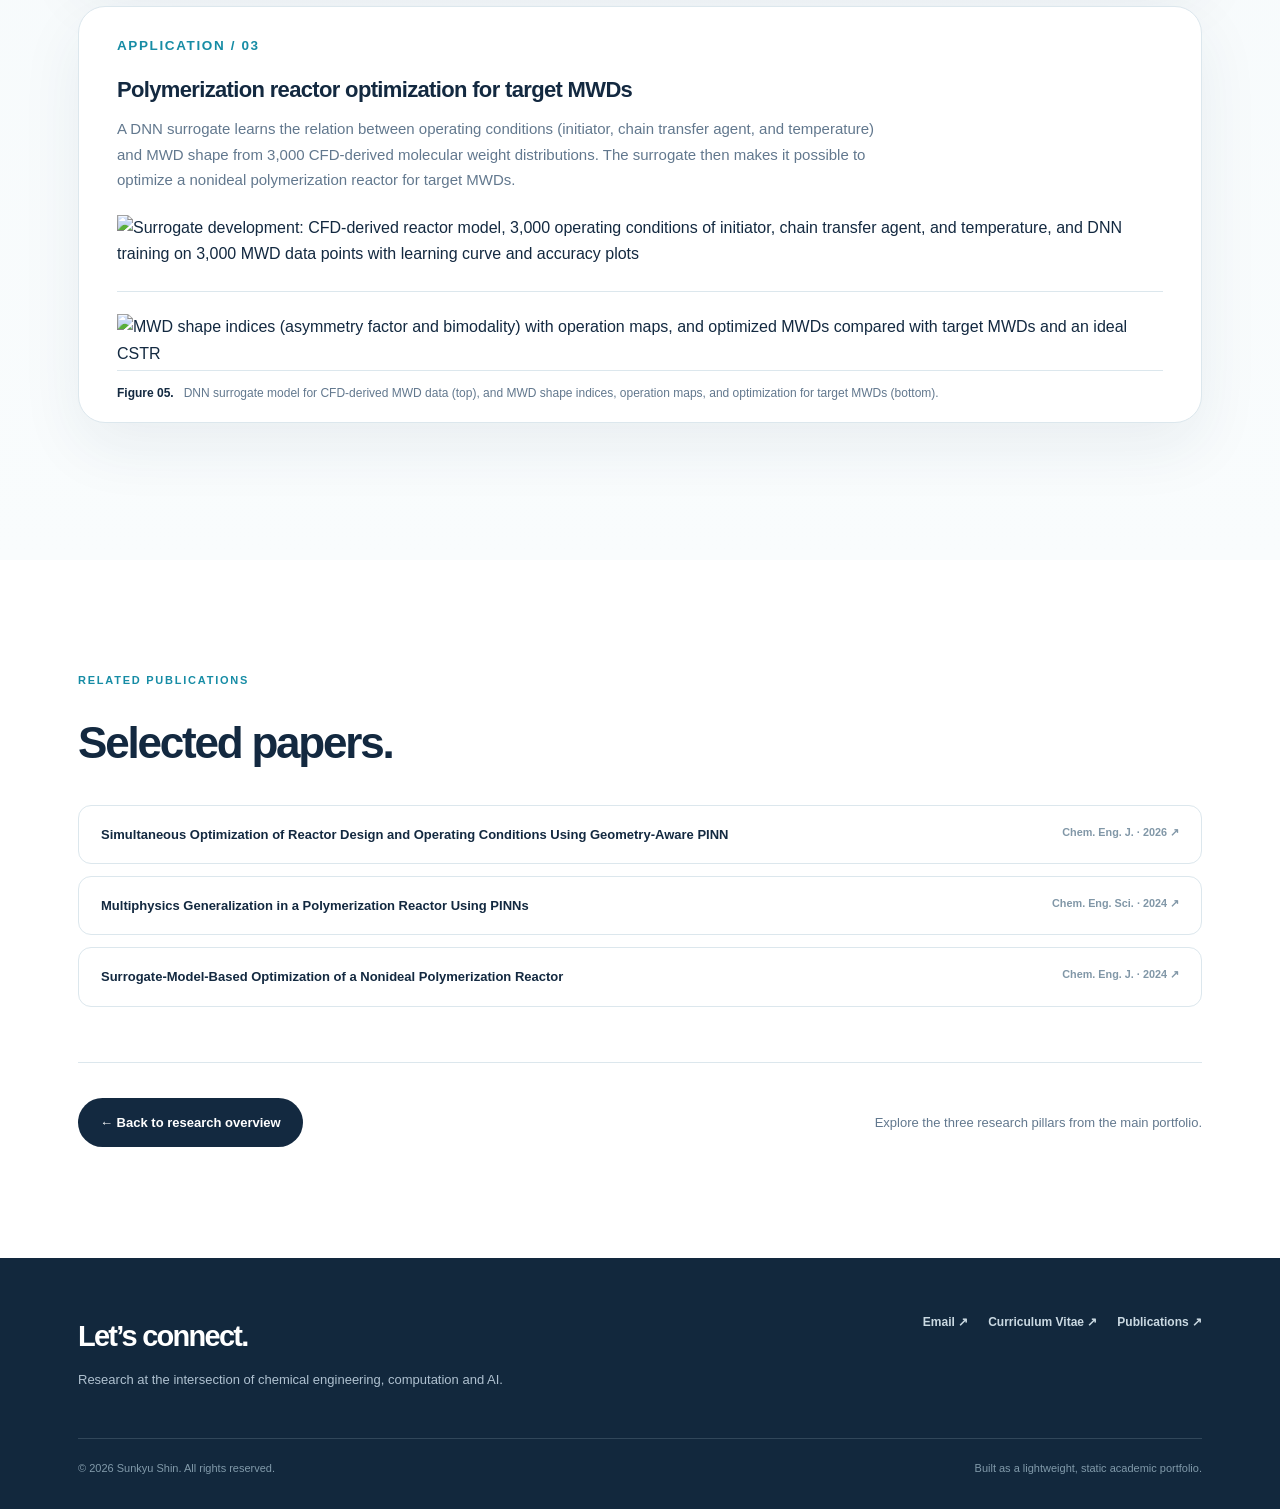
==== commit 89d627a0: "Rewrite AI page explanations in plain sentences - New PINN intro, soft-form residual note, flow comp" ====
--- a/research-ai.html
+++ b/research-ai.html
@@ -7,7 +7,7 @@
     <meta name="description" content="Scientific AI Integration - research by Sunkyu Shin.">
     <title>Scientific AI Integration | Sunkyu Shin</title>
     <link rel="icon" type="image/svg+xml" href="assets/favicon.svg">
-    <link rel="stylesheet" href="css/style.css?v=20261022a">
+    <link rel="stylesheet" href="css/style.css?v=20261023b">
   </head>
   <body>
     <header class="site-header">
@@ -43,7 +43,7 @@
           <div class="page-lead reveal">
             <div class="eyebrow">Research area / 03</div>
             <h1>Scientific AI Integration</h1>
-            <p>Accelerating high-dimensional, physics-based reactor models through physics-informed neural networks, geometry-aware surrogate modeling, and computational optimization.</p>
+            <p>I accelerate high-dimensional, physics-based reactor models with physics-informed neural networks, geometry-aware surrogate modeling, and computational optimization.</p>
             <div class="pillrow">
               <span class="pill">PINNs</span>
               <span class="pill">Geometry generalization</span>
@@ -61,13 +61,15 @@
                 <p class="section-kicker">Approach / 01</p>
                 <h2>Physics-informed neural<br>networks for CFD</h2>
               </div>
-              <p>A deep neural network learns flow fields from both data and the governing physical equations, keeping its predictions consistent with the underlying physics. As a result, the PINN reproduces CFD flow fields more closely than a conventional neural network.</p>
+              <p>Unlike conventional neural networks that learn only from data, PINNs learn the governing physical laws. This ensures physical consistency and allows more generalized predictions.</p>
             </div>
             <figure class="framework-panel">
               <img class="concept-figure" src="assets/PINN_concept.png" alt="Concept comparison: data-driven AI fits model or experiment data, while physics-informed AI is trained with physical information on species, momentum, and energy" loading="lazy">
               <img src="assets/PINN.png" alt="PINN structure: a deep neural network whose loss combines empirical error against the true model and physical equation residuals computed by automatic differentiation" loading="lazy">
+              <p class="fig-note">In the PINN structure, the residuals of the governing equations enter the loss function in a soft form. The network is therefore penalized for any deviation from the physical laws during training.</p>
               <div class="vortex-demo">
                 <p class="vortex-title">Flow-field prediction comparison</p>
+                <p class="fig-note">A conventional NN fails to reproduce the flow field, while the PINN accurately predicts the nonlinear flow.</p>
                 <div class="vortex-row">
                   <div class="vortex-panel">
                     <img src="assets/vortex-cfd-pinn.webp" alt="Flow field from CFD simulation" loading="lazy">
@@ -85,7 +87,7 @@
               </div>
               <figcaption class="framework-caption">
                 <b>Figure 01.</b>
-                <span>Data-driven versus physics-informed AI (top), PINN structure and loss formulation (middle), and flow fields predicted by CFD, a conventional NN, and the PINN (bottom).</span>
+                <span>Data-driven versus physics-informed AI (top), PINN structure and loss formulation (middle), and flow fields from CFD, a conventional NN, and the PINN (bottom).</span>
               </figcaption>
             </figure>
           </div>
@@ -95,7 +97,7 @@
                 <p class="section-kicker">Approach / 02</p>
                 <h2>Surrogate-based<br>optimization</h2>
               </div>
-              <p>Detailed reactor models are replaced by DNN surrogate models trained on their predictions, enabling fast process optimization that iterates design variables until the output matches the target.</p>
+              <p>CFD-based detailed models have a very high computational cost. Optimization requires many repeated calculations, so the cost becomes prohibitive and the search range is limited. AI-based surrogate models predict the results quickly and make wide-range optimization possible.</p>
             </div>
             <figure class="framework-panel">
               <img src="assets/surrogate-optimization.png" alt="Surrogate-based optimization workflow: a detailed reactor model, a DNN surrogate model, and a process optimization loop between design variables, surrogate model, and target output" loading="lazy">
@@ -119,7 +121,7 @@
               <span>Application / 01</span>
             </div>
             <h3>Reactor blade design using geometry-aware PINN</h3>
-            <p>Geometry-aware PINNs that predict flow fields across blade geometries, enabling simultaneous optimization of reactor design and operating conditions.</p>
+            <p>The geometry-aware PINN recognizes changes in reactor geometry and predicts the resulting changes in the flow field. This work applies the model to variations in blade radius, blade height, and stirring rate.</p>
             <figure>
               <p class="fig-subtitle">Structure of geometry-aware PINN</p>
               <img src="assets/geometric-pinn.png" alt="Geometry-aware PINN: reactor design parameters (height, stirring rate, radius) and geometric boundary conditions feed a PINN that predicts the flow field" loading="lazy">
@@ -129,9 +131,10 @@
                 <img class="anim-layer" style="left:51.919%;top:11.825%;width:24.078%;height:74.550%" src="assets/blade-height-vz.webp" alt="" loading="lazy">
                 <img class="anim-layer" style="left:77.050%;top:12.339%;width:22.272%;height:74.036%" src="assets/stirring-rate-vx.webp" alt="" loading="lazy">
               </div>
+              <p class="fig-note">The developed PINN predicts flow fields that are nearly identical to the CFD results. Conventional CFD needs a new iterative calculation for every design. Once trained, the PINN instantly predicts how the flow changes with the blade configuration, as the animations show.</p>
               <figcaption class="framework-caption">
                 <b>Figure 03.</b>
-                <span>Geometry-aware PINN for a stirred reactor (top), and CFD versus PINN flow fields with predicted velocity fields across blade heights and stirring rates (bottom).</span>
+                <span>Geometry-aware PINN for a stirred reactor (top), and CFD versus PINN flow fields with velocity fields across blade heights and stirring rates (bottom).</span>
               </figcaption>
             </figure>
           </article>
@@ -140,7 +143,7 @@
               <span>Application / 02</span>
             </div>
             <h3>Multiphysics PINN for an ethylene polymerization reactor</h3>
-            <p>A multiphysics PINN predicts velocity, pressure, temperature, and species concentrations from reactor operating conditions, trained with continuity, Navier–Stokes, and species balance losses alongside CFD data. It reproduces CFD fields and generalizes beyond the training range more accurately than a conventional neural network.</p>
+            <p>A multiphysics PINN predicts velocity, pressure, temperature, and species concentrations from reactor operating conditions. The training uses continuity, Navier–Stokes, and species balance losses together with CFD data. The PINN reproduces CFD fields and generalizes beyond the training range more accurately than a conventional neural network.</p>
             <figure>
               <img src="assets/multiphysics-pinn.png?v=20261017" alt="Multiphysics PINN architecture for an ethylene polymerization reactor with operating conditions, domain-wise Navier–Stokes equations, adaptive sampling, and training structure, plus training history of empirical, continuity, Navier–Stokes, and species balance losses for PINN and NN" loading="lazy">
               <img src="assets/multiphysics-pinn-fields.png?v=20261017" alt="Velocity and ethylene concentration fields predicted by CFD, PINN, and NN" loading="lazy">
@@ -156,13 +159,13 @@
               <span>Application / 03</span>
             </div>
             <h3>Polymerization reactor optimization for target MWDs</h3>
-            <p>A DNN surrogate trained on 3,000 CFD-derived molecular weight distributions maps operating conditions (initiator, chain transfer agent, and temperature) to MWD shape, enabling optimization of a nonideal polymerization reactor for target MWDs.</p>
+            <p>A DNN surrogate learns the relation between operating conditions (initiator, chain transfer agent, and temperature) and MWD shape from 3,000 CFD-derived molecular weight distributions. The surrogate then makes it possible to optimize a nonideal polymerization reactor for target MWDs.</p>
             <figure>
               <img src="assets/polymerization-surrogate.png" alt="Surrogate development: CFD-derived reactor model, 3,000 operating conditions of initiator, chain transfer agent, and temperature, and DNN training on 3,000 MWD data points with learning curve and accuracy plots" loading="lazy">
               <img src="assets/mwd-optimization.png" alt="MWD shape indices (asymmetry factor and bimodality) with operation maps, and optimized MWDs compared with target MWDs and an ideal CSTR" loading="lazy">
               <figcaption class="framework-caption">
                 <b>Figure 05.</b>
-                <span>DNN surrogate trained on CFD-derived MWD data (top), and MWD shape indices, operation maps, and optimization for target MWDs (bottom).</span>
+                <span>DNN surrogate model for CFD-derived MWD data (top), and MWD shape indices, operation maps, and optimization for target MWDs (bottom).</span>
               </figcaption>
             </figure>
           </article>
@@ -203,6 +206,6 @@
         </div>
       </div>
     </footer>
-    <script src="js/site.js?v=20261022a" defer></script>
+    <script src="js/site.js?v=20261023a" defer></script>
   </body>
 </html>
--- a/css/style.css
+++ b/css/style.css
@@ -952,6 +952,33 @@
   line-height: 1.2;
 }
 
+.approach-stack .section-kicker {
+  font-size: 14px;
+  color: var(--muted);
+  margin: 0 0 4px;
+  line-height: 1.85;
+}
+
+.approach-stack h2 {
+  font-size: 34px;
+  letter-spacing: -.05em;
+  line-height: 1.2;
+  margin: 0;
+}
+
+.approach-stack .framework-panel img {
+  max-width: 900px;
+  margin: 0 auto;
+}
+
+.approach-stack > p:not(.section-kicker) {
+  color: var(--muted);
+  font-size: 17px;
+  line-height: 1.7;
+  max-width: 820px;
+  margin: 0 0 14px;
+}
+
 .detail-figure .section-head {
   margin-bottom: 0;
 }
@@ -961,6 +988,31 @@
   margin: 0 auto 22px;
   padding-bottom: 22px;
   border-bottom: 1px solid var(--line);
+}
+
+.fig-center {
+  max-width: 685px;
+  margin: 0 auto;
+}
+
+.network-row {
+  display: grid;
+  grid-template-columns: minmax(0,1.5fr) minmax(0,1fr);
+  align-items: center;
+  margin-top: 24px;
+  padding-top: 22px;
+  border-top: 1px solid var(--line);
+}
+
+figure > .network-row:first-child {
+  margin-top: 0;
+  padding-top: 0;
+  border-top: 0;
+}
+
+.network-row .network-embed {
+  height: auto;
+  aspect-ratio: 1/1;
 }
 
 .network-embed {
@@ -1002,6 +1054,19 @@
   display: none;
 }
 
+.fig-note {
+  margin: 14px auto 16px;
+  max-width: 820px;
+  font-size: 15px;
+  line-height: 1.65;
+  color: var(--muted);
+}
+
+.vortex-demo .fig-note {
+  margin: -6px 0 14px;
+  max-width: none;
+}
+
 .vortex-demo {
   margin-top: 22px;
   padding: 18px 20px 20px;
@@ -1212,6 +1277,14 @@
   font-size: 22px;
   letter-spacing: -.03em;
   margin: 14px 0 8px;
+}
+
+.app-subhead {
+  font-size: 19px;
+  letter-spacing: -.02em;
+  margin: 34px 0 8px;
+  padding-top: 26px;
+  border-top: 1px solid var(--line);
 }
 
 .app-case > p {
@@ -1479,6 +1552,16 @@
     height: 440px;
   }
 
+  .network-row {
+    grid-template-columns: 1fr;
+    gap: 12px;
+  }
+
+  .network-row .network-embed {
+    aspect-ratio: auto;
+    height: 440px;
+  }
+
   .shell > .detail-figure:first-child {
     margin-top: 0;
   }
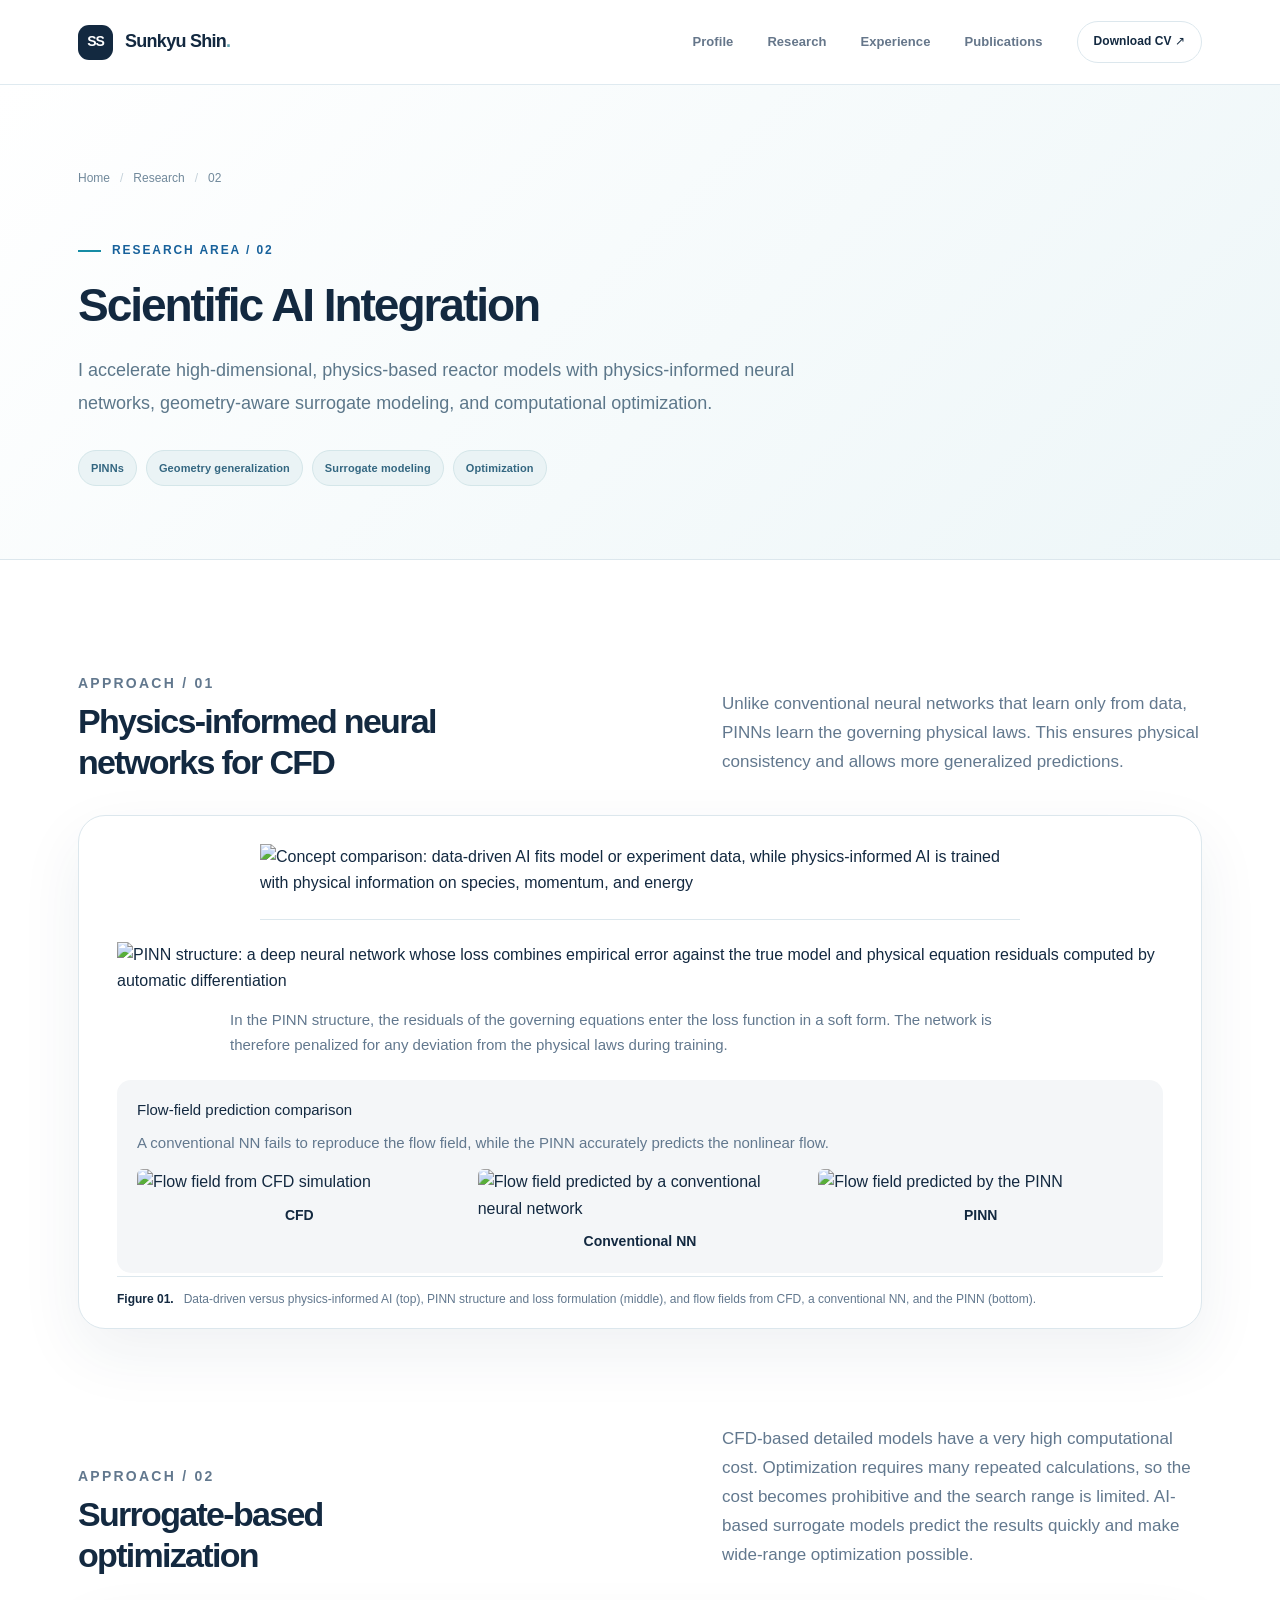
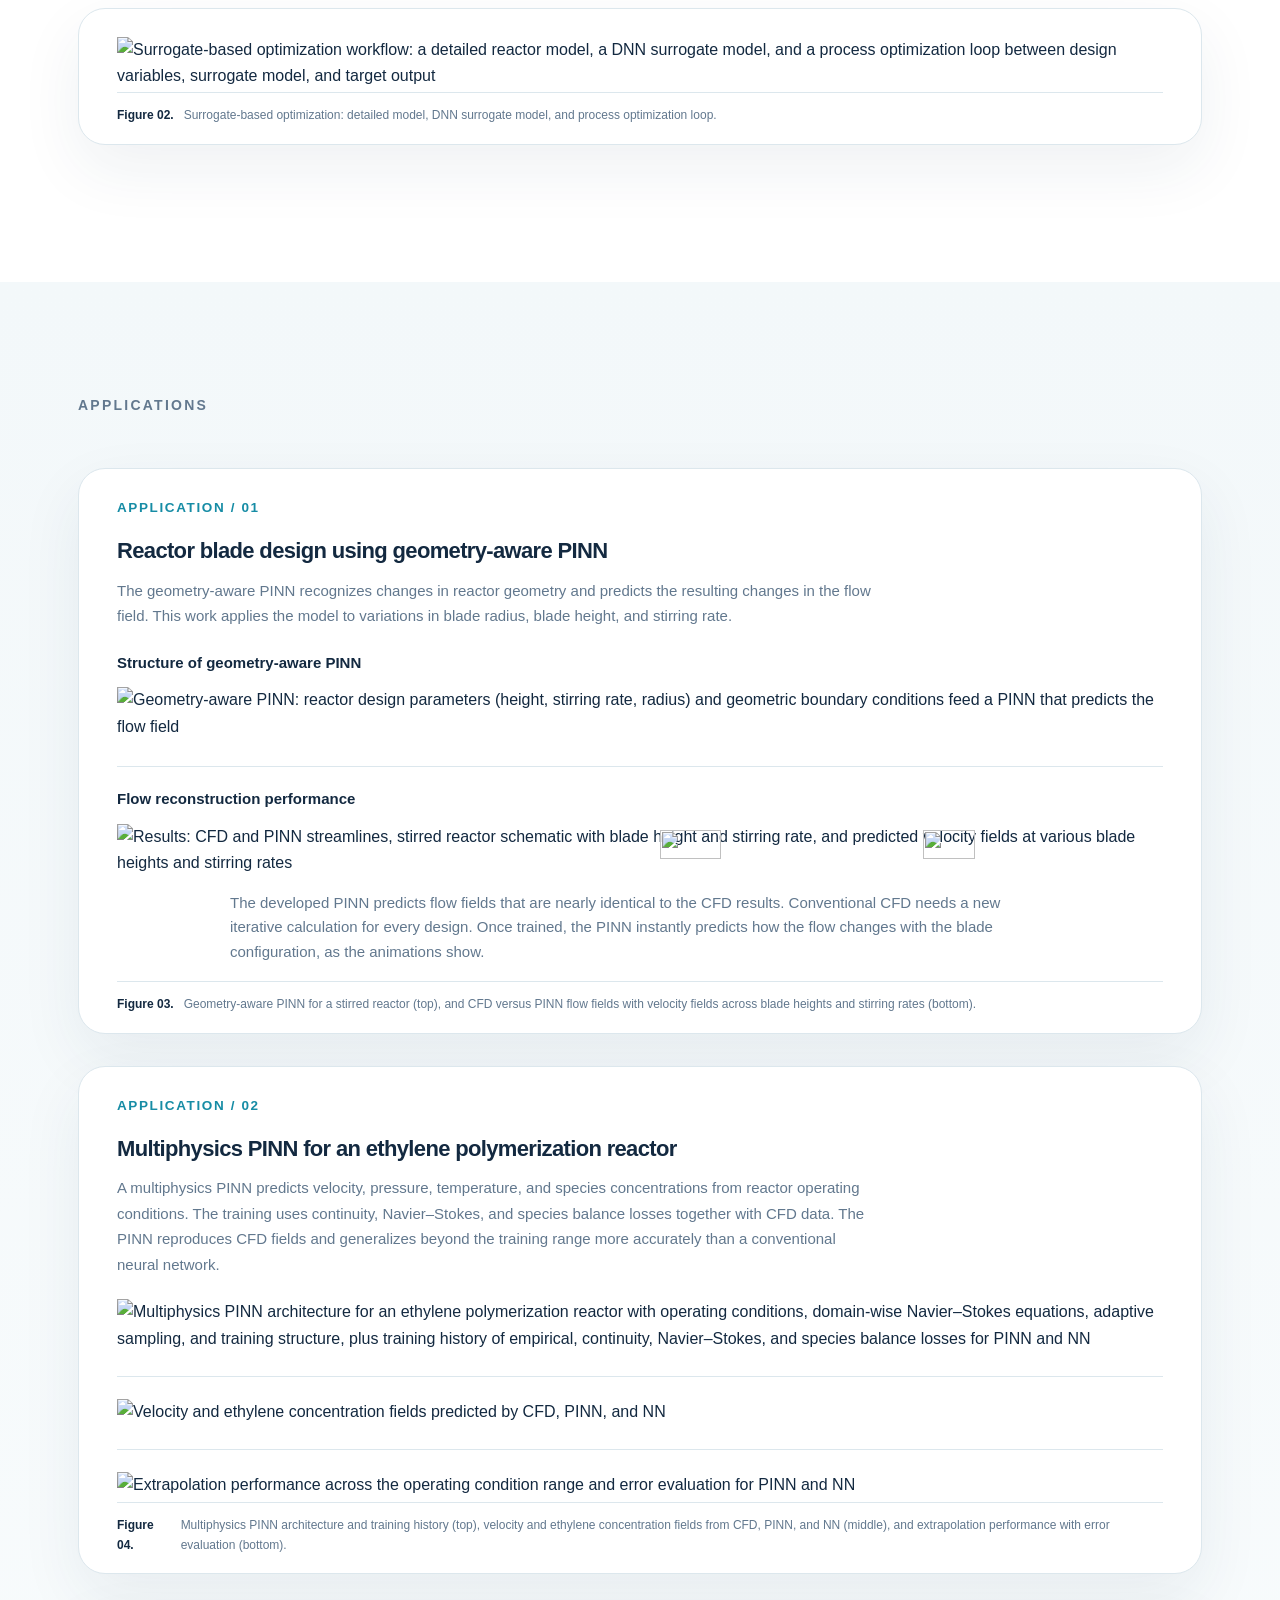
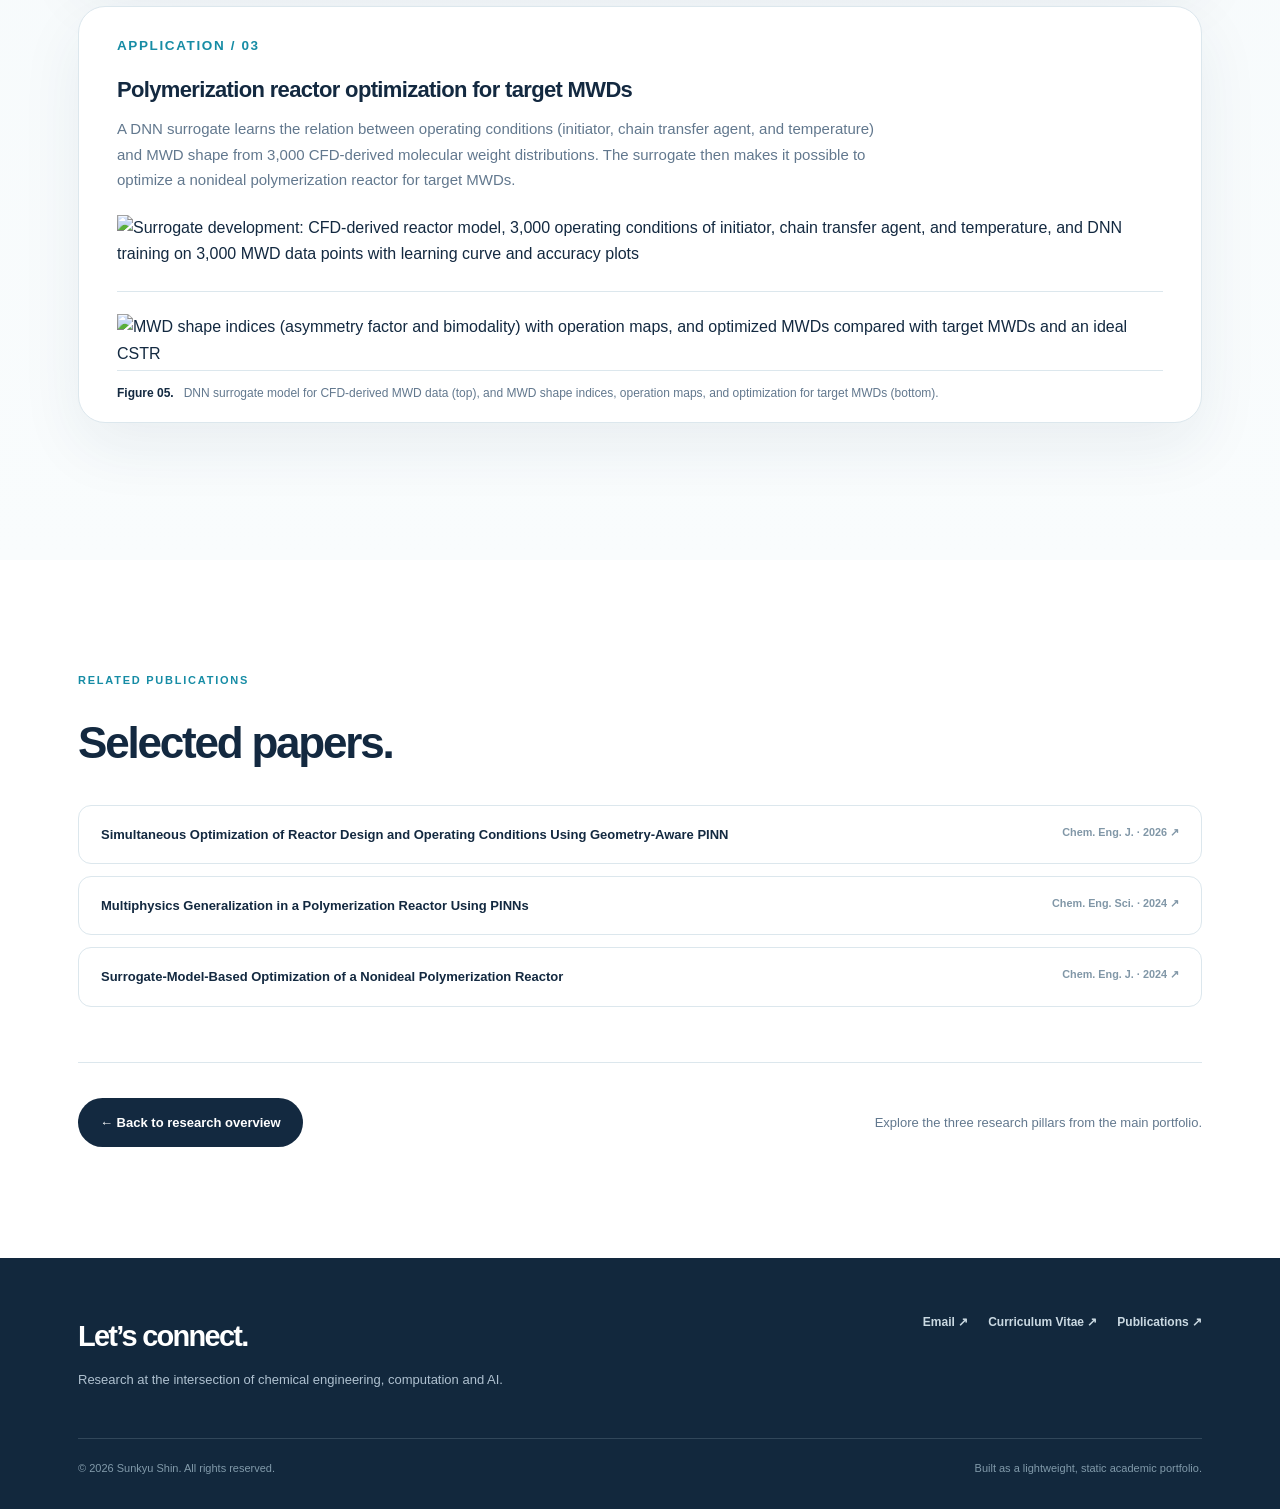
==== commit 9a5cd6ac: "Simplify research intro and make Scientific AI the second area Co-Authored-By: Claude Opus 5.5 <nore" ====
--- a/research-ai.html
+++ b/research-ai.html
@@ -38,10 +38,10 @@
             <span>/</span>
             <a href="index.html#research">Research</a>
             <span>/</span>
-            03
+            02
           </div>
           <div class="page-lead reveal">
-            <div class="eyebrow">Research area / 03</div>
+            <div class="eyebrow">Research area / 02</div>
             <h1>Scientific AI Integration</h1>
             <p>I accelerate high-dimensional, physics-based reactor models with physics-informed neural networks, geometry-aware surrogate modeling, and computational optimization.</p>
             <div class="pillrow">
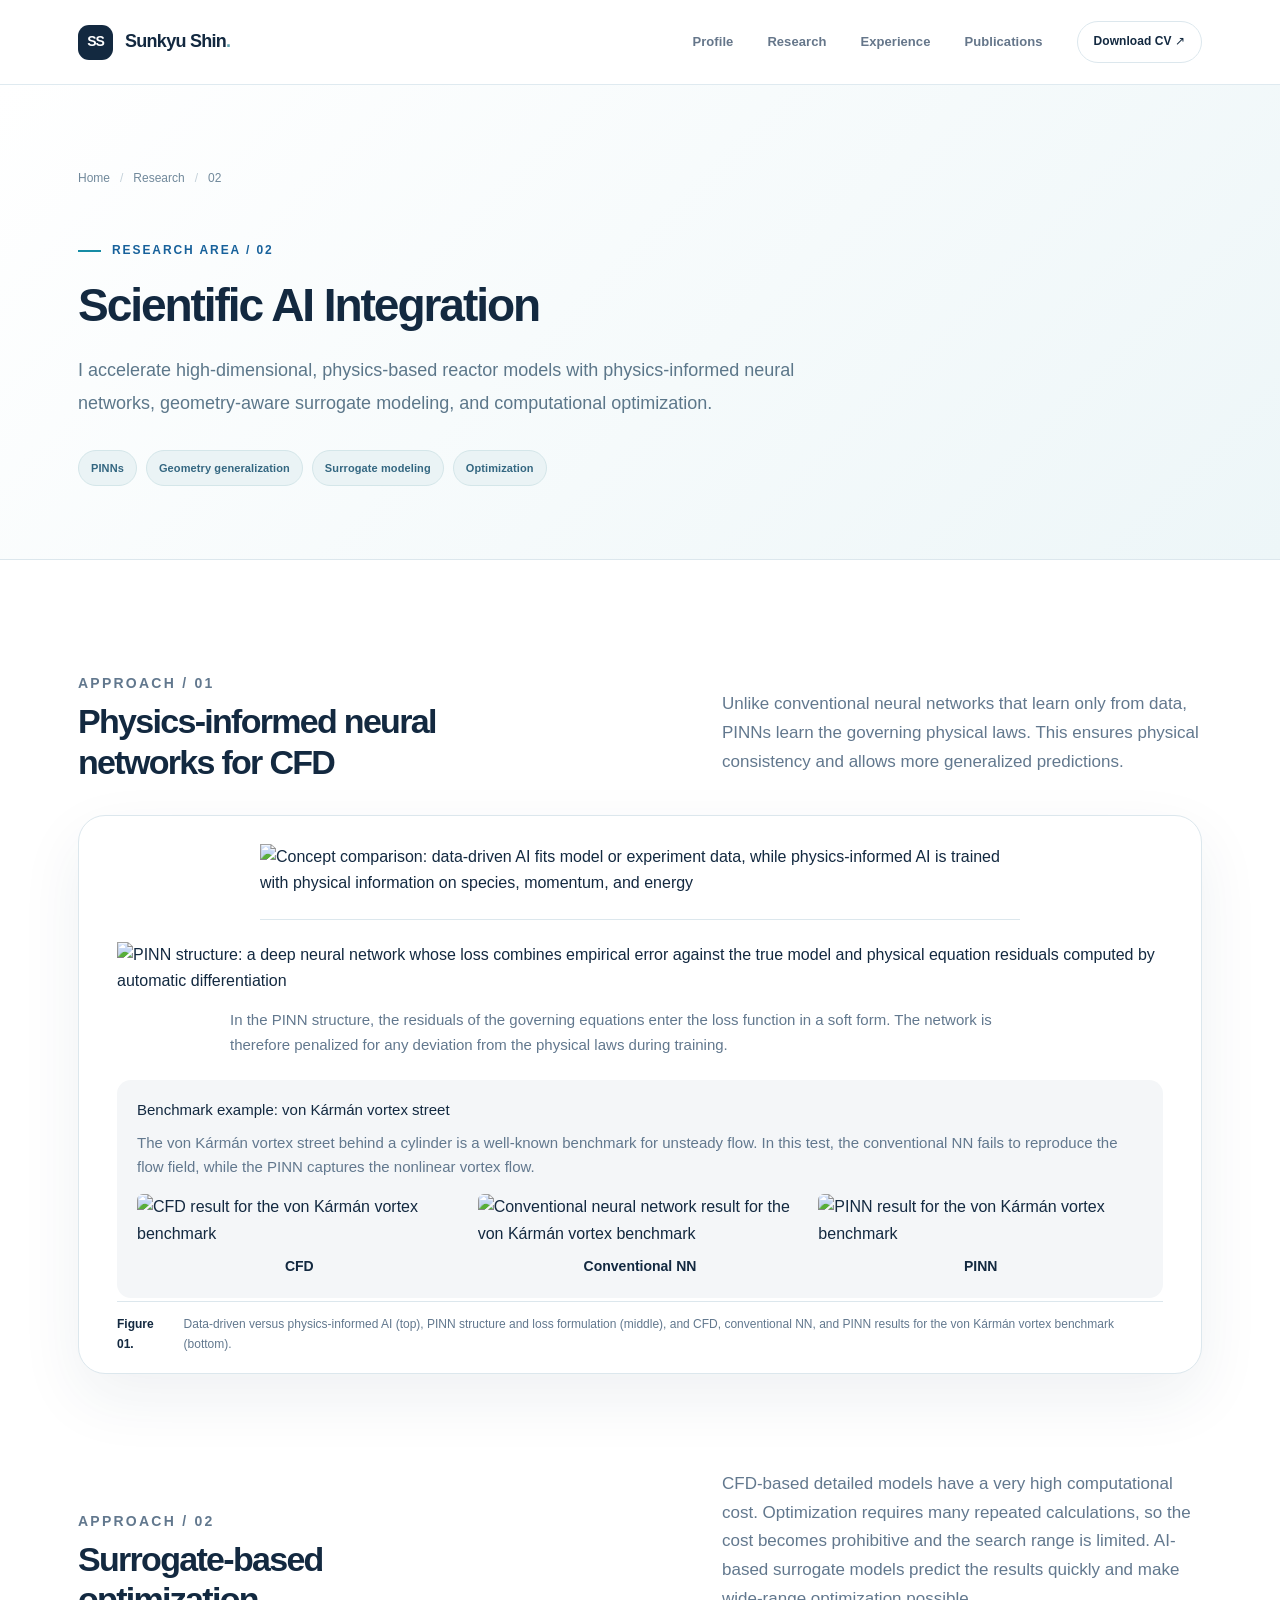
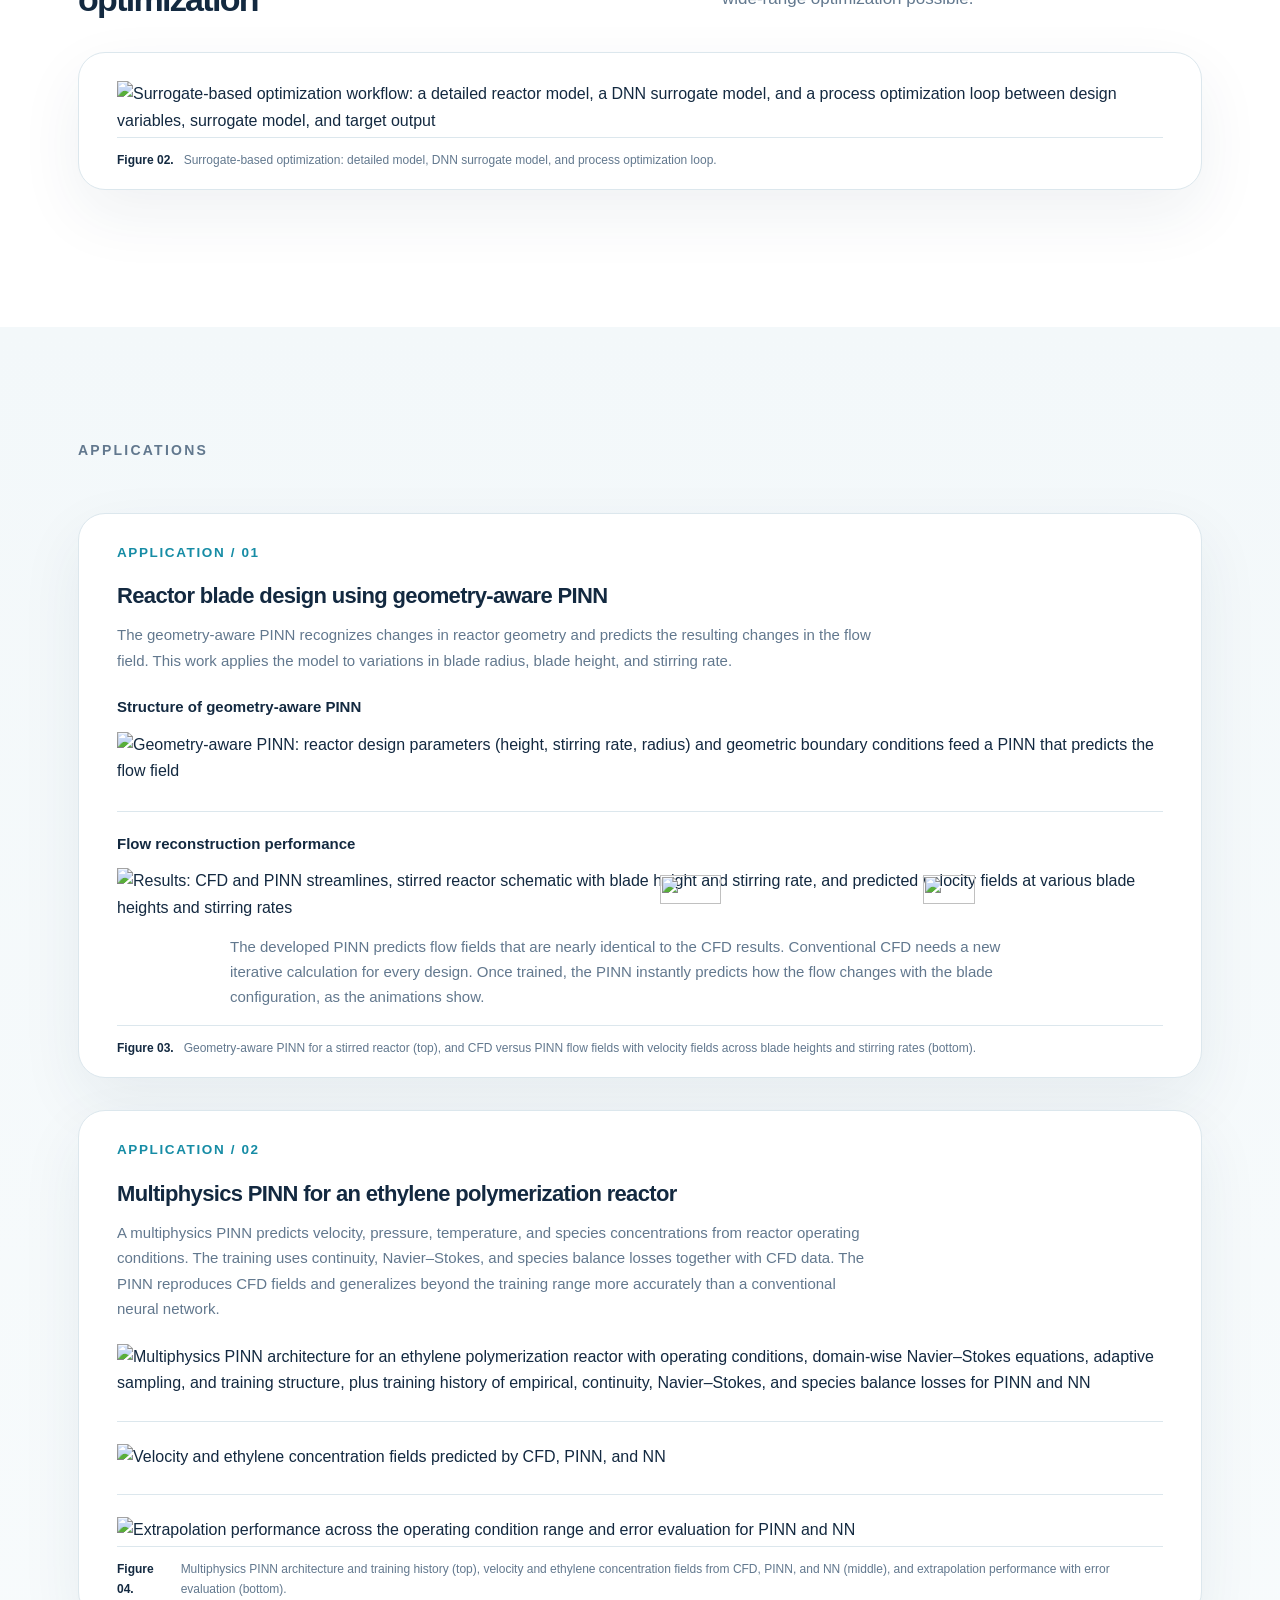
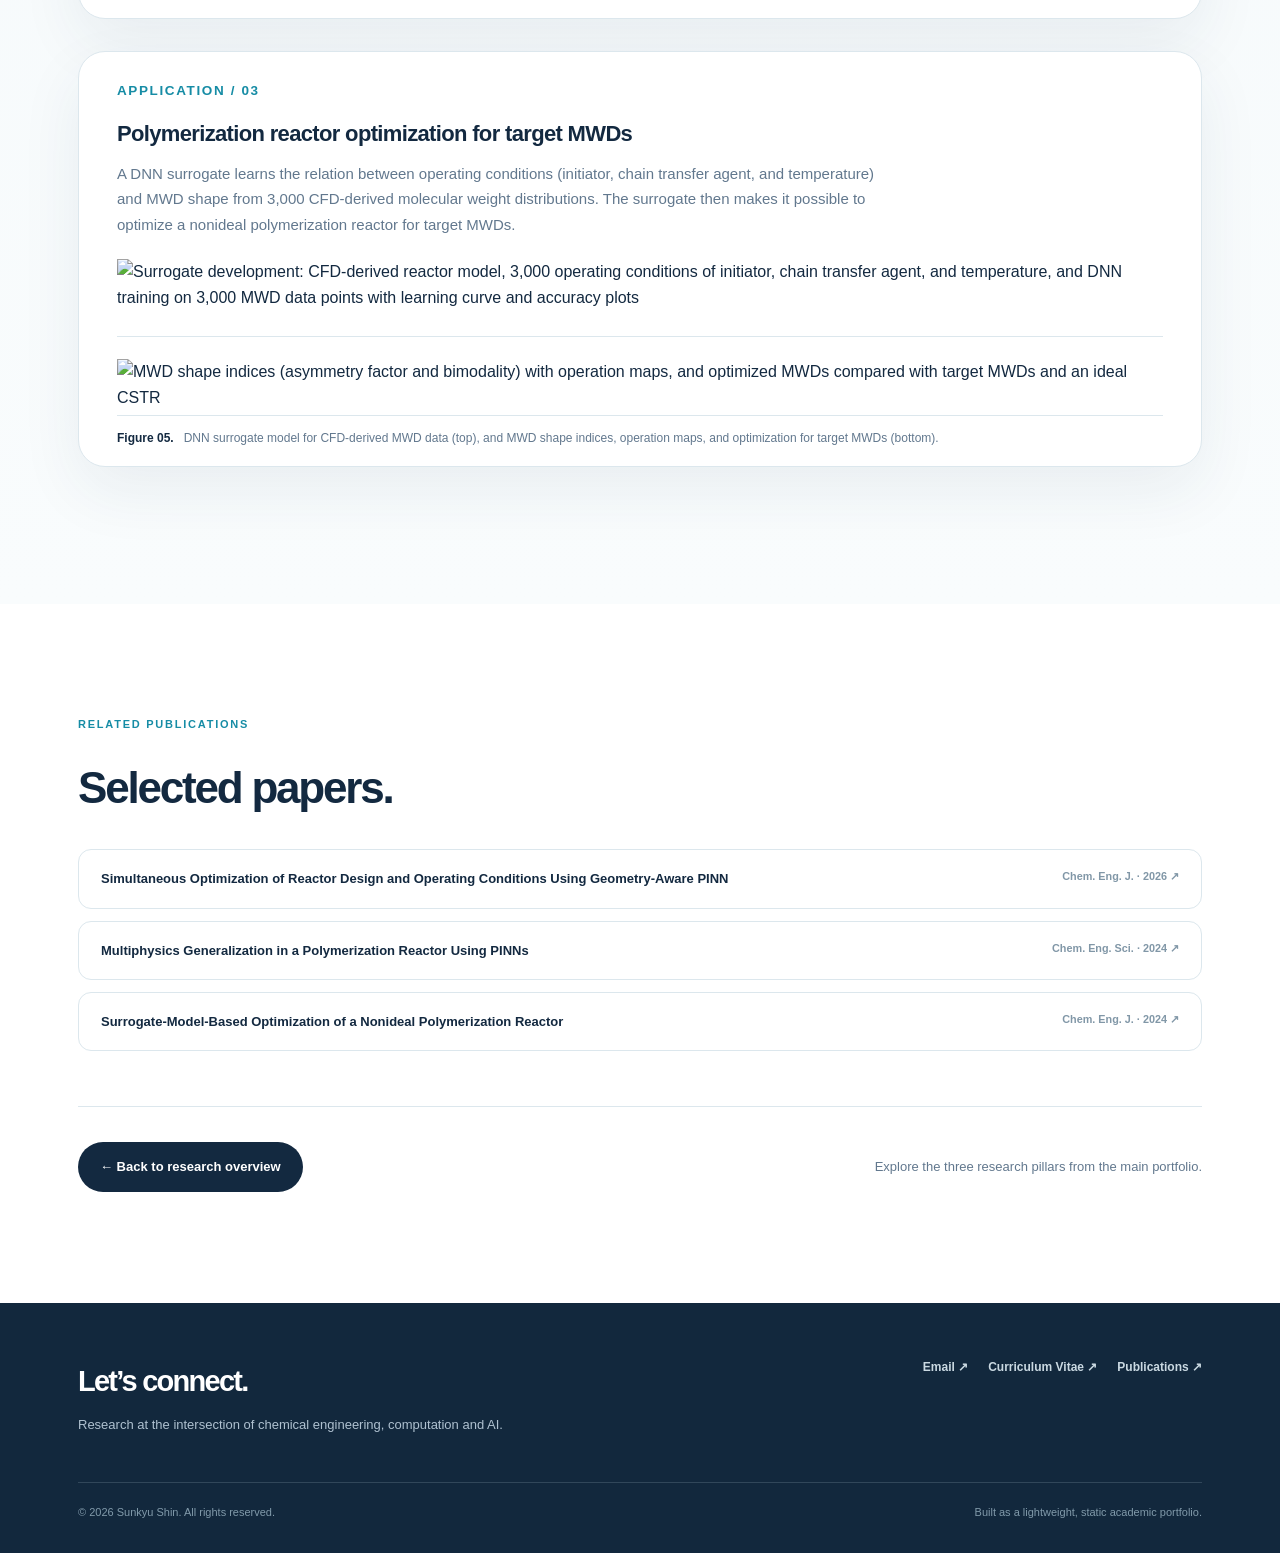
==== commit e0181de4: "Present vortex animation as the von Karman benchmark example Co-Authored-By: Claude Opus 5.5 <norepl" ====
--- a/research-ai.html
+++ b/research-ai.html
@@ -68,26 +68,26 @@
               <img src="assets/PINN.png" alt="PINN structure: a deep neural network whose loss combines empirical error against the true model and physical equation residuals computed by automatic differentiation" loading="lazy">
               <p class="fig-note">In the PINN structure, the residuals of the governing equations enter the loss function in a soft form. The network is therefore penalized for any deviation from the physical laws during training.</p>
               <div class="vortex-demo">
-                <p class="vortex-title">Flow-field prediction comparison</p>
-                <p class="fig-note">A conventional NN fails to reproduce the flow field, while the PINN accurately predicts the nonlinear flow.</p>
+                <p class="vortex-title">Benchmark example: von Kármán vortex street</p>
+                <p class="fig-note">The von Kármán vortex street behind a cylinder is a well-known benchmark for unsteady flow. In this test, the conventional NN fails to reproduce the flow field, while the PINN captures the nonlinear vortex flow.</p>
                 <div class="vortex-row">
                   <div class="vortex-panel">
-                    <img src="assets/vortex-cfd-pinn.webp" alt="Flow field from CFD simulation" loading="lazy">
+                    <img src="assets/vortex-cfd-pinn.webp" alt="CFD result for the von Kármán vortex benchmark" loading="lazy">
                     <span>CFD</span>
                   </div>
                   <div class="vortex-panel">
-                    <img src="assets/vortex-conventional-nn.webp" alt="Flow field predicted by a conventional neural network" loading="lazy">
+                    <img src="assets/vortex-conventional-nn.webp" alt="Conventional neural network result for the von Kármán vortex benchmark" loading="lazy">
                     <span>Conventional NN</span>
                   </div>
                   <div class="vortex-panel">
-                    <img src="assets/vortex-cfd-pinn.webp" alt="Flow field predicted by the PINN" loading="lazy">
+                    <img src="assets/vortex-cfd-pinn.webp" alt="PINN result for the von Kármán vortex benchmark" loading="lazy">
                     <span>PINN</span>
                   </div>
                 </div>
               </div>
               <figcaption class="framework-caption">
                 <b>Figure 01.</b>
-                <span>Data-driven versus physics-informed AI (top), PINN structure and loss formulation (middle), and flow fields from CFD, a conventional NN, and the PINN (bottom).</span>
+                <span>Data-driven versus physics-informed AI (top), PINN structure and loss formulation (middle), and CFD, conventional NN, and PINN results for the von Kármán vortex benchmark (bottom).</span>
               </figcaption>
             </figure>
           </div>
